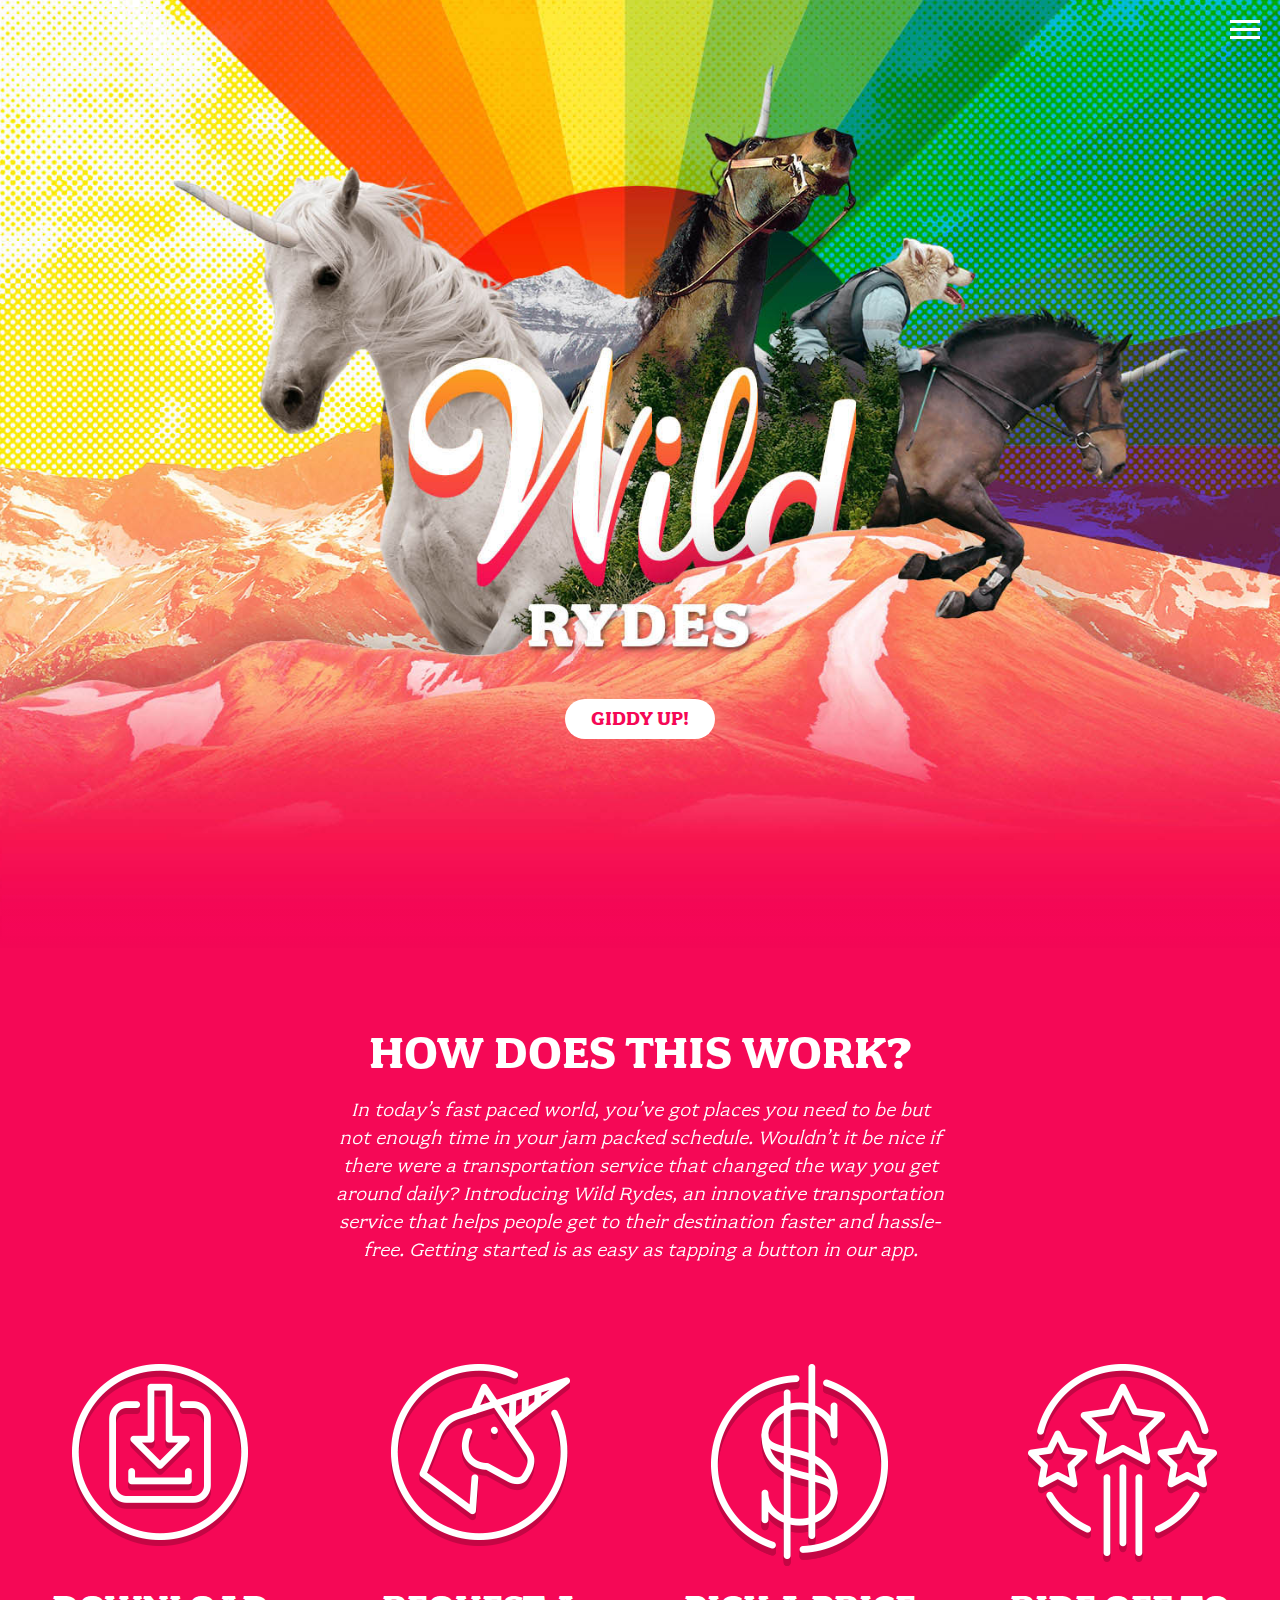
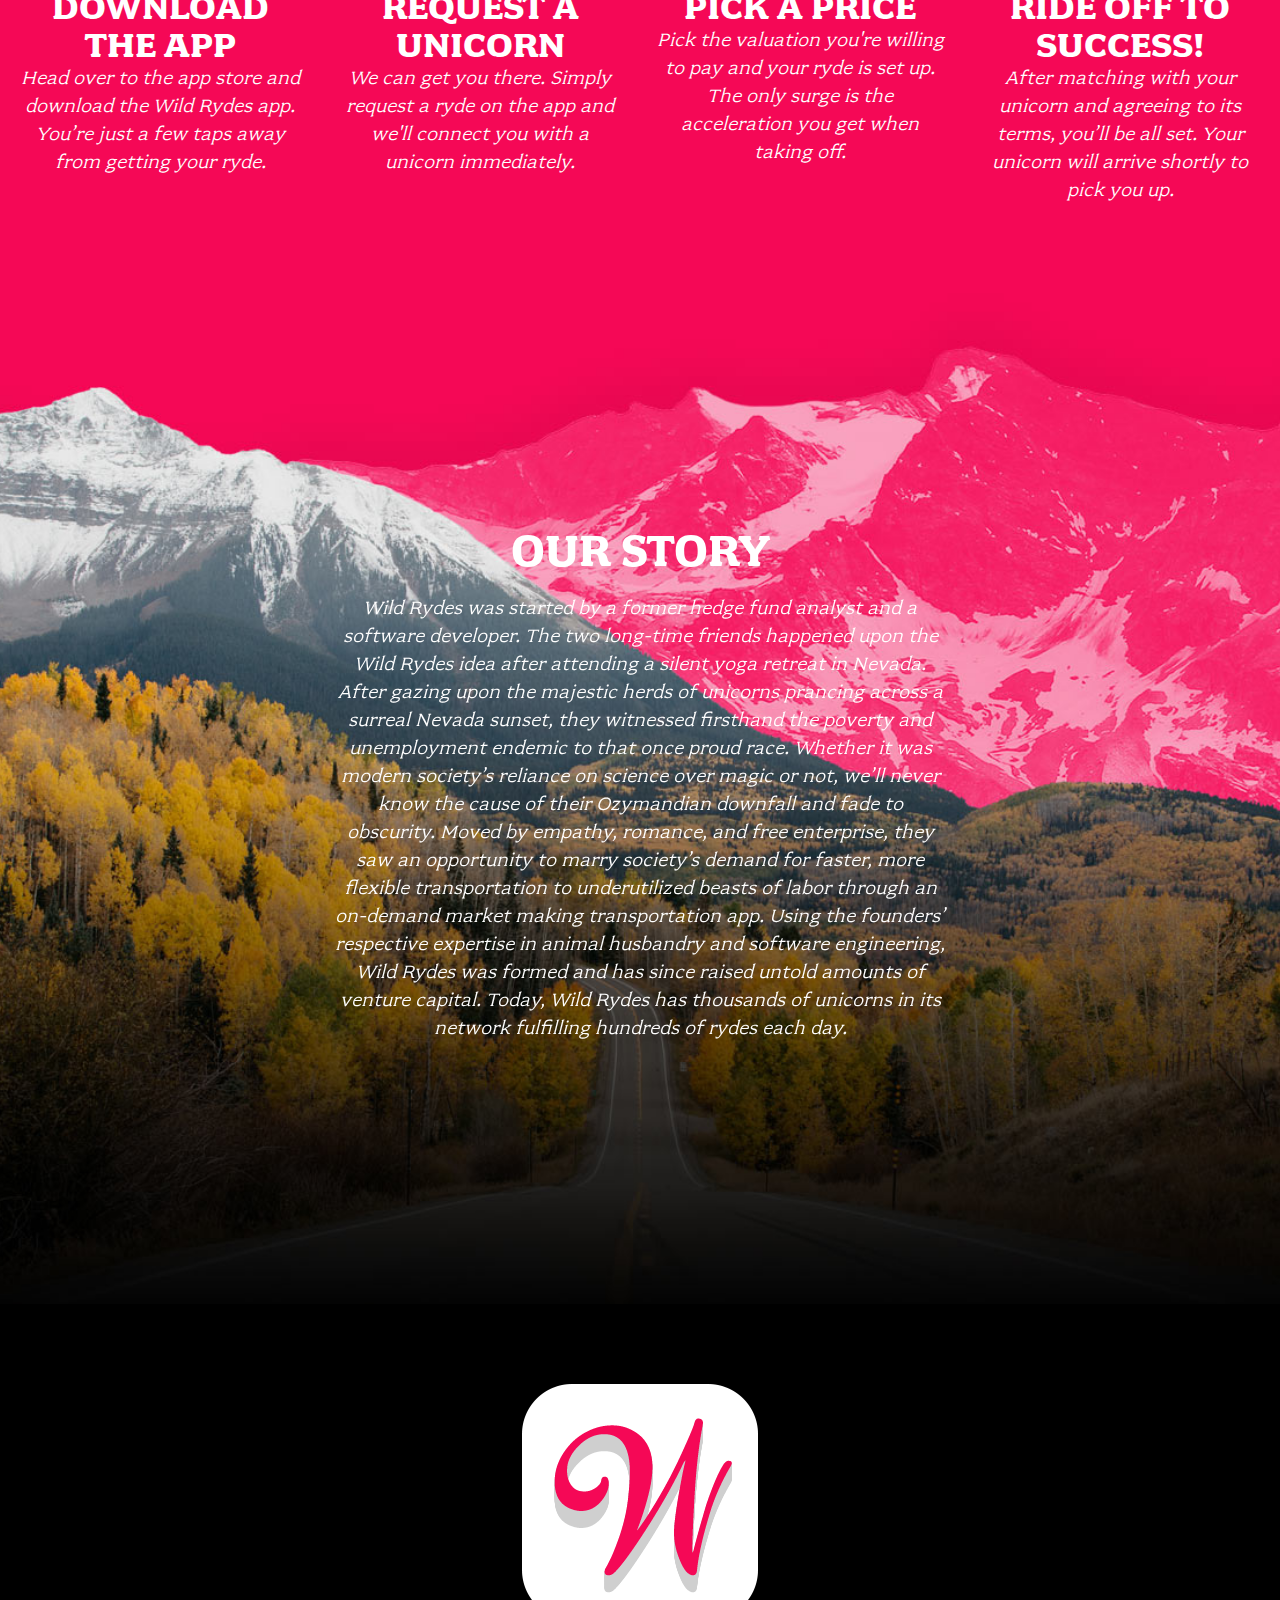
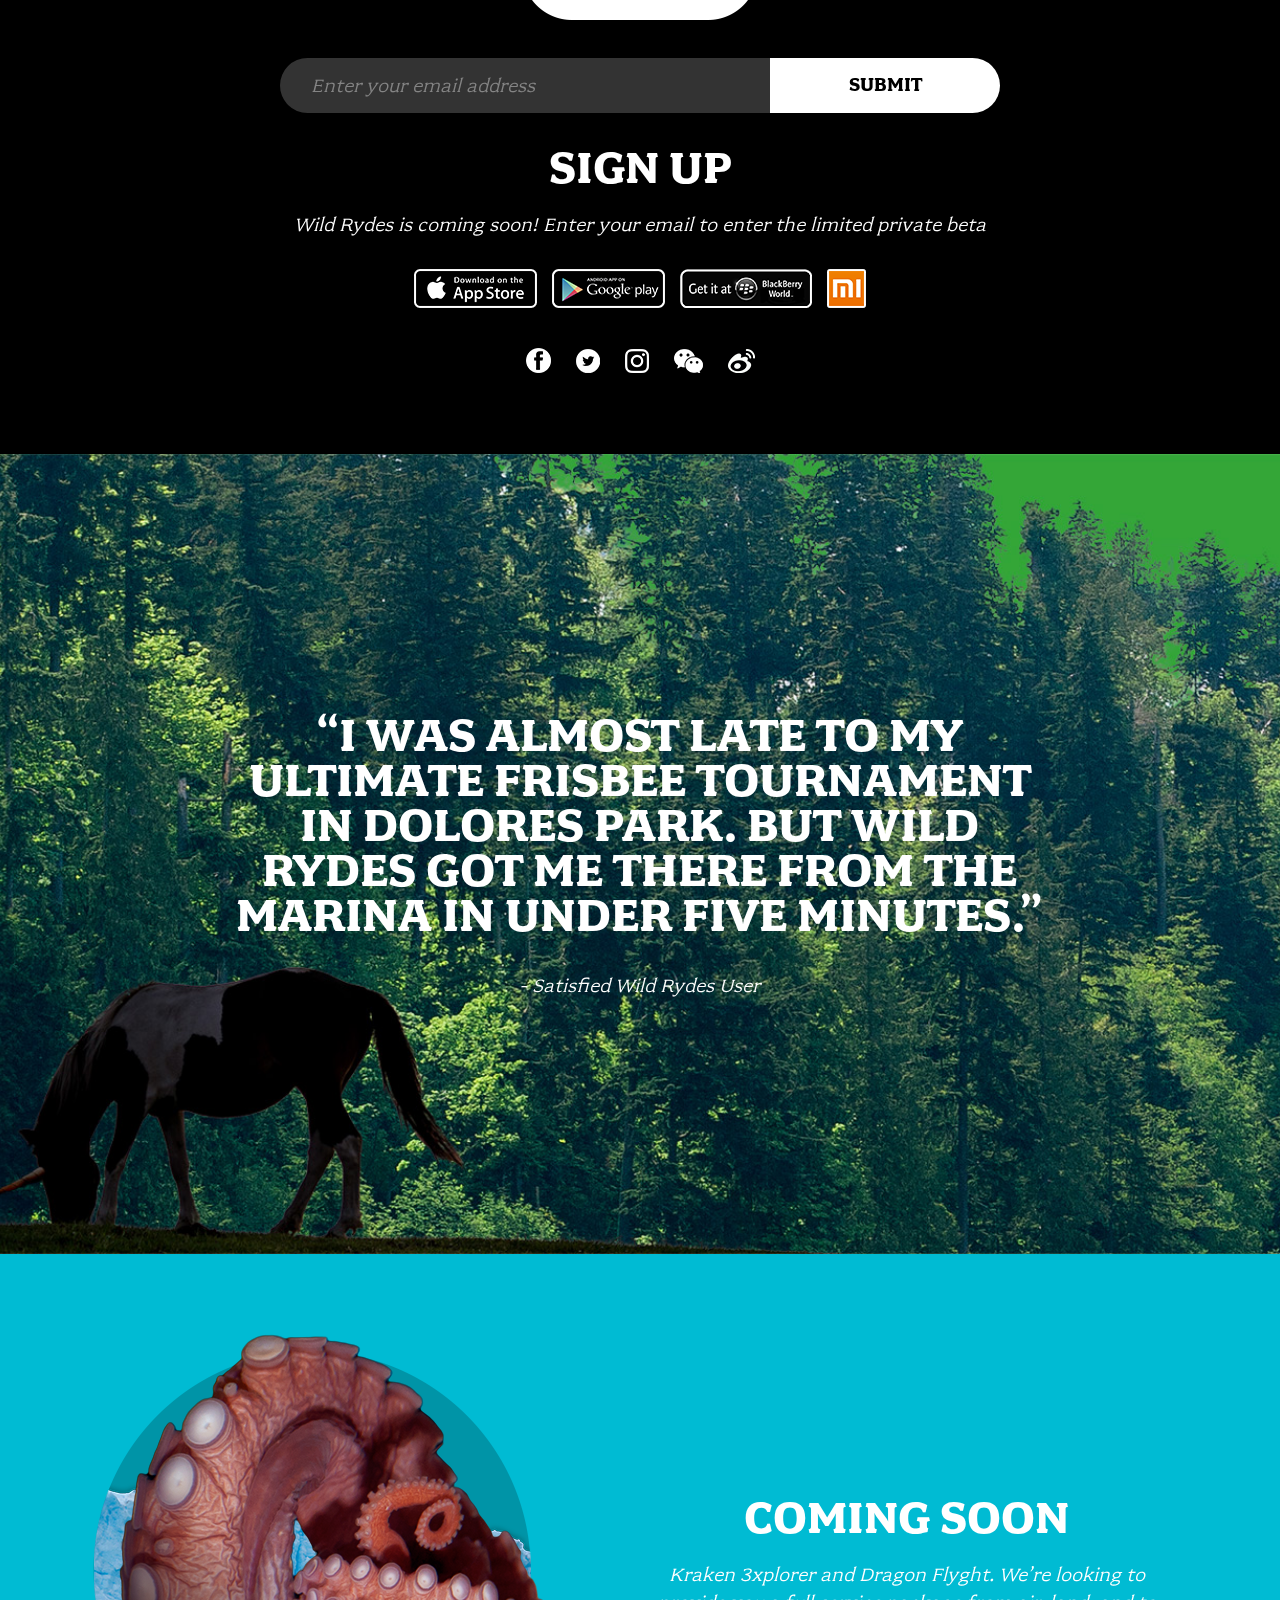
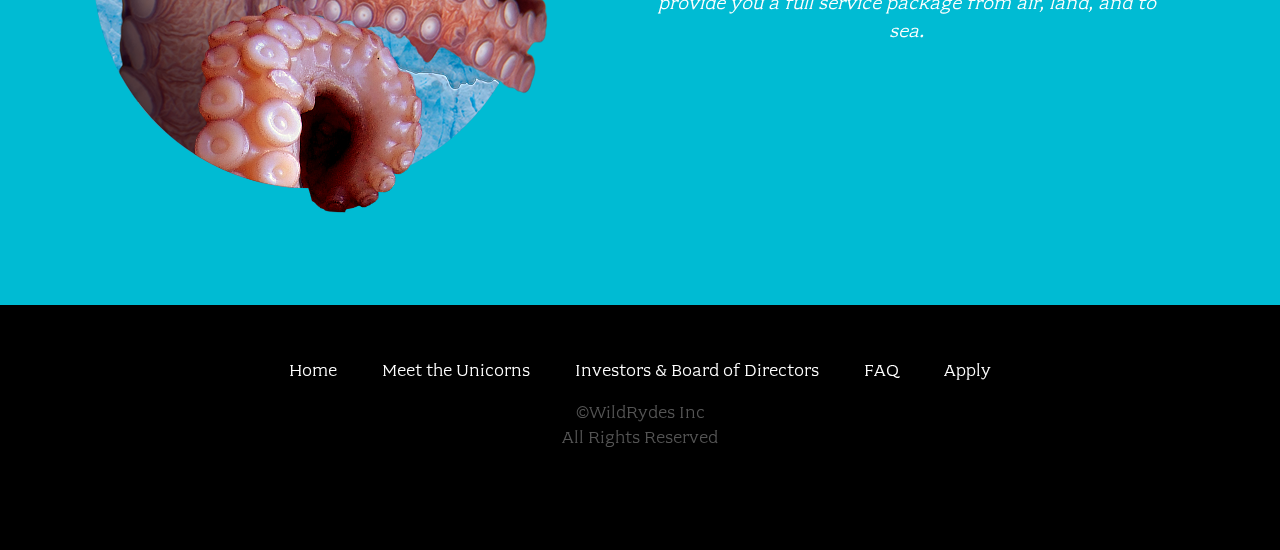
==== index.html @ 74ac7d46 "Initial commit" ====
<!doctype html>
<html class="no-js" lang="">
<head>
  <meta charset="utf-8">
  <meta name="description" content="">
  <meta name="viewport" content="width=device-width, initial-scale=1">
  <title>Wild Rydes</title>

  <link rel="stylesheet" href="css/font.css">
  <link rel="stylesheet" href="css/main.css">

  <script src="js/vendor/modernizr.js"></script>
</head>
<body class="page-home">

  <header class="site-header">
    <h1 class="title">Wild Rydes</h1>
    <nav class="site-nav">
      <ul>
        <li><a href="index.html">Home</a></li>
        <li><a href="unicorns.html">Meet the Unicorns</a></li>
        <li><a href="investors.html">Investors &amp; Board of Directors</a></li>
        <li><a href="faq.html">FAQ</a></li>
        <li><a href="apply.html">Apply</a></li>
      </ul>
    </nav>
    <button type="button" class="btn-menu"><span>Menu</span></button>
    <a class="home-button" href="/register.html">Giddy Up!</a>
  </header>

  <section class="home-about">
    <div class="row column large-9 xlarge-6 xxlarge-4">
      <h2 class="section-title">How Does This Work?</h2>
      <p class="content">
        In today’s fast paced world, you’ve got places you need to be but not enough time in your jam packed schedule. Wouldn’t it be nice if there were a transportation service that changed the way you get around daily? Introducing Wild Rydes, an innovative transportation service that helps people get to their destination faster and hassle-free. Getting started is as easy as tapping a button in our app.
      </p>
    </div>

    <div class="row medium-up-2 large-up-4">
      <div class="column">
        <div class="home-about-block">
          <h3 class="title icon-download">Download The App</h3>
          <p class="content">Head over to the app store and download the Wild Rydes app. You’re just a few taps away from getting your ryde.</p>
        </div>
      </div>

      <div class="column">
        <div class="home-about-block">
          <h3 class="title icon-unicorn">Request A Unicorn</h3>
          <p class="content">We can get you there. Simply request a ryde on the app and we'll connect you with a unicorn immediately.</p>
        </div>
      </div>

      <div class="column">
        <div class="home-about-block">
          <h3 class="title icon-price">Pick A Price</h3>
          <p class="content">Pick the valuation you're willing to pay and your ryde is set up. The only surge is the acceleration you get when taking off.</p>
        </div>
      </div>

      <div class="column">
        <div class="home-about-block">
          <h3 class="title icon-success">Ride Off To Success!</h3>
          <p class="content">After matching with your unicorn and agreeing to its terms, you’ll be all set. Your unicorn will arrive shortly to pick you up.</p>
        </div>
      </div>
    </div>
  </section>

  <section class="home-story">
    <div class="row column large-9 xlarge-6 xxlarge-4">
      <h2 class="section-title">Our Story</h2>
      <p class="content">
        Wild Rydes was started by a former hedge fund analyst and a software developer. The two long-time friends happened upon the Wild Rydes idea after attending a silent yoga retreat in Nevada. After gazing upon the majestic herds of unicorns prancing across a surreal Nevada sunset, they witnessed firsthand the poverty and unemployment endemic to that once proud race. Whether it was modern society’s reliance on science over magic or not, we’ll never know the cause of their Ozymandian downfall and fade to obscurity. Moved by empathy, romance, and free enterprise, they saw an opportunity to marry society’s demand for faster, more flexible transportation to underutilized beasts of labor through an on-demand market making transportation app. Using the founders’ respective expertise in animal husbandry and software engineering, Wild Rydes was formed and has since raised untold amounts of venture capital. Today, Wild Rydes has thousands of unicorns in its network fulfilling hundreds of rydes each day.
      </p>
    </div>
  </section>

  <section class="home-sign-up">
    <div class="row column">
      <img class="icon-w" src="images/wr-home-W.png">

      <form onsubmit="javascript:void(0);">
        <input type="email" placeholder="Enter your email address">
        <button type="button">Submit</button>
      </form>

      <h2 class="section-title">Sign Up</h2>

      <p class="content">Wild Rydes is coming soon! Enter your email to enter the limited private beta</p>

      <div class="apps">
        <a class="app-icon" href=""><img src="images/wr-home-apple.png"></a>
        <a class="app-icon" href=""><img src="images/wr-home-google.png"></a>
        <a class="app-icon" href=""><img src="images/wr-home-blackberry.png"></a>
        <a class="app-icon" href=""><img src="images/wr-home-Xiaomi.png"></a>
      </div>

      <div class="social">
        <a class="icon-fb" href="">Facebook</a>
        <a class="icon-tw" href="">Twitter</a>
        <a class="icon-ig" href="">Instagram</a>
        <a class="icon-wc" href="">Wechat</a>
        <a class="icon-wb" href="">Weibo</a>
      </div>
    </div>
  </section>

  <section class="home-quote">
    <div class="row column medium-8 xxlarge-6">
      <div class="quote-wrap">
        <div class="quote">
          “I was almost late to my ultimate frisbee tournament in DOLORES park. BUt Wild Rydes Got me there from the marina in under five minutes.”
        </div>
        <div class="quoter">- Satisfied Wild Rydes User</div>
      </div>
    </div>
  </section>

  <section class="kraken-callout">
    <div class="row">
      <div class="columns medium-6 xxlarge-4 xxlarge-offset-2">
        <img src="images/wr-home-kraken.png">
      </div>

      <div class="columns medium-6 xlarge-5 xxlarge-4">
        <h4 class="title">Coming Soon</h4>
        <p class="content">
          Kraken 3xplorer and Dragon Flyght. We’re looking to provide you a full service package from air, land, and to sea.
        </p>
      </div>
    </div>
  </section>

  <footer class="site-footer">
    <div class="row column">
      <nav class="footer-nav">
        <ul>
          <li><a href="index.html">Home</a></li>
          <li><a href="unicorns.html">Meet the Unicorns</a></li>
          <li><a href="investors.html">Investors & Board of Directors</a></li>
          <li><a href="faq.html">FAQ</a></li>
          <li><a href="apply.html">Apply</a></li>
        </ul>
      </nav>
    </div>

    <div class="row column">
      <div class="footer-legal">
        &copy;WildRydes Inc<br>
        All Rights Reserved
      </div>
    </div>
  </footer>

  <script src="js/vendor.js"></script>

  <script src="js/main.js"></script>
</body>
</html>
---- css/font.css ----
@font-face {
    font-family: "fairplex-wide";
    font-style: normal;
    font-weight: 400;
    src: url("../fonts/fairplex-wide-n4.woff") format("woff2");
}
@font-face {
    font-family: "fairplex-wide";
    font-style: normal;
    font-weight: 700;
    src: url("../fonts/fairplex-wide-n7.woff") format("woff2");
}
---- css/main.css ----
/*! normalize.css v4.2.0 | MIT License | github.com/necolas/normalize.css */html{font-family:sans-serif;line-height:1.15;-ms-text-size-adjust:100%;-webkit-text-size-adjust:100%}body{margin:0}article,aside,footer,header,nav,section{display:block}h1{font-size:2em;margin:.67em 0}figcaption,figure,main{display:block}figure{margin:1em 40px}hr{box-sizing:content-box;height:0;overflow:visible}pre{font-family:monospace,monospace;font-size:1em}a{background-color:transparent;-webkit-text-decoration-skip:objects}a:active,a:hover{outline-width:0}abbr[title]{border-bottom:none;text-decoration:underline;text-decoration:underline dotted}b,strong{font-weight:inherit;font-weight:bolder}code,kbd,samp{font-family:monospace,monospace;font-size:1em}dfn{font-style:italic}mark{background-color:#ff0;color:#000}small{font-size:80%}sub,sup{font-size:75%;line-height:0;position:relative;vertical-align:baseline}sub{bottom:-.25em}sup{top:-.5em}audio,video{display:inline-block}audio:not([controls]){display:none;height:0}img{border-style:none}svg:not(:root){overflow:hidden}button,input,optgroup,select,textarea{font:inherit;margin:0}optgroup{font-weight:700}button,input{overflow:visible}button,select{text-transform:none}[type=reset],[type=submit],button,html [type=button]{-webkit-appearance:button;cursor:pointer}[type=button]::-moz-focus-inner,[type=reset]::-moz-focus-inner,[type=submit]::-moz-focus-inner,button::-moz-focus-inner{border-style:none;padding:0}[type=button]:-moz-focusring,[type=reset]:-moz-focusring,[type=submit]:-moz-focusring,button:-moz-focusring{outline:1px dotted ButtonText}fieldset{border:1px solid silver;margin:0 2px;padding:.35em .625em .75em}legend{box-sizing:border-box;color:inherit;display:table;max-width:100%;padding:0;white-space:normal}progress{display:inline-block;vertical-align:baseline}textarea{overflow:auto}[type=checkbox],[type=radio]{box-sizing:border-box;padding:0}[type=number]::-webkit-inner-spin-button,[type=number]::-webkit-outer-spin-button{height:auto}[type=search]{-webkit-appearance:textfield;outline-offset:-2px}[type=search]::-webkit-search-cancel-button,[type=search]::-webkit-search-decoration{-webkit-appearance:none}::-webkit-file-upload-button{-webkit-appearance:button;font:inherit}details,menu{display:block}summary{display:list-item}canvas{display:inline-block}[hidden],template{display:none}.row{max-width:96.875rem;margin-left:auto;margin-right:auto}.row:after,.row:before{content:' ';display:table}.row:after{clear:both}.row.collapse>.column,.row.collapse>.columns{padding-left:0;padding-right:0}.row .row{max-width:none;margin-left:-.625rem;margin-right:-.625rem}@media screen and (min-width:40em){.row .row{margin-left:-.9375rem;margin-right:-.9375rem}}.row .row.collapse{margin-left:0;margin-right:0}.row.expanded{max-width:none}.row.expanded .row{margin-left:auto;margin-right:auto}.column,.columns{width:100%;float:left;padding-left:.625rem;padding-right:.625rem}@media screen and (min-width:40em){.column,.columns{padding-left:.9375rem;padding-right:.9375rem}}.column:last-child:not(:first-child),.columns:last-child:not(:first-child){float:right}.column.end:last-child:last-child,.end.columns:last-child:last-child{float:left}.column.row.row,.row.row.columns{float:none}.row .column.row.row,.row .row.row.columns{padding-left:0;padding-right:0;margin-left:0;margin-right:0}.small-1{width:8.3333333333%}.small-push-1{position:relative;left:8.3333333333%}.small-pull-1{position:relative;left:-8.3333333333%}.small-offset-0{margin-left:0}.small-2{width:16.6666666667%}.small-push-2{position:relative;left:16.6666666667%}.small-pull-2{position:relative;left:-16.6666666667%}.small-offset-1{margin-left:8.3333333333%}.small-3{width:25%}.small-push-3{position:relative;left:25%}.small-pull-3{position:relative;left:-25%}.small-offset-2{margin-left:16.6666666667%}.small-4{width:33.3333333333%}.small-push-4{position:relative;left:33.3333333333%}.small-pull-4{position:relative;left:-33.3333333333%}.small-offset-3{margin-left:25%}.small-5{width:41.6666666667%}.small-push-5{position:relative;left:41.6666666667%}.small-pull-5{position:relative;left:-41.6666666667%}.small-offset-4{margin-left:33.3333333333%}.small-6{width:50%}.small-push-6{position:relative;left:50%}.small-pull-6{position:relative;left:-50%}.small-offset-5{margin-left:41.6666666667%}.small-7{width:58.3333333333%}.small-push-7{position:relative;left:58.3333333333%}.small-pull-7{position:relative;left:-58.3333333333%}.small-offset-6{margin-left:50%}.small-8{width:66.6666666667%}.small-push-8{position:relative;left:66.6666666667%}.small-pull-8{position:relative;left:-66.6666666667%}.small-offset-7{margin-left:58.3333333333%}.small-9{width:75%}.small-push-9{position:relative;left:75%}.small-pull-9{position:relative;left:-75%}.small-offset-8{margin-left:66.6666666667%}.small-10{width:83.3333333333%}.small-push-10{position:relative;left:83.3333333333%}.small-pull-10{position:relative;left:-83.3333333333%}.small-offset-9{margin-left:75%}.small-11{width:91.6666666667%}.small-push-11{position:relative;left:91.6666666667%}.small-pull-11{position:relative;left:-91.6666666667%}.small-offset-10{margin-left:83.3333333333%}.small-12{width:100%}.small-offset-11{margin-left:91.6666666667%}.small-up-1>.column,.small-up-1>.columns{width:100%;float:left}.small-up-1>.column:nth-of-type(1n),.small-up-1>.columns:nth-of-type(1n){clear:none}.small-up-1>.column:nth-of-type(1n+1),.small-up-1>.columns:nth-of-type(1n+1){clear:both}.small-up-1>.column:last-child,.small-up-1>.columns:last-child{float:left}.small-up-2>.column,.small-up-2>.columns{width:50%;float:left}.small-up-2>.column:nth-of-type(1n),.small-up-2>.columns:nth-of-type(1n){clear:none}.small-up-2>.column:nth-of-type(2n+1),.small-up-2>.columns:nth-of-type(2n+1){clear:both}.small-up-2>.column:last-child,.small-up-2>.columns:last-child{float:left}.small-up-3>.column,.small-up-3>.columns{width:33.3333333333%;float:left}.small-up-3>.column:nth-of-type(1n),.small-up-3>.columns:nth-of-type(1n){clear:none}.small-up-3>.column:nth-of-type(3n+1),.small-up-3>.columns:nth-of-type(3n+1){clear:both}.small-up-3>.column:last-child,.small-up-3>.columns:last-child{float:left}.small-up-4>.column,.small-up-4>.columns{width:25%;float:left}.small-up-4>.column:nth-of-type(1n),.small-up-4>.columns:nth-of-type(1n){clear:none}.small-up-4>.column:nth-of-type(4n+1),.small-up-4>.columns:nth-of-type(4n+1){clear:both}.small-up-4>.column:last-child,.small-up-4>.columns:last-child{float:left}.small-up-5>.column,.small-up-5>.columns{width:20%;float:left}.small-up-5>.column:nth-of-type(1n),.small-up-5>.columns:nth-of-type(1n){clear:none}.small-up-5>.column:nth-of-type(5n+1),.small-up-5>.columns:nth-of-type(5n+1){clear:both}.small-up-5>.column:last-child,.small-up-5>.columns:last-child{float:left}.small-up-6>.column,.small-up-6>.columns{width:16.6666666667%;float:left}.small-up-6>.column:nth-of-type(1n),.small-up-6>.columns:nth-of-type(1n){clear:none}.small-up-6>.column:nth-of-type(6n+1),.small-up-6>.columns:nth-of-type(6n+1){clear:both}.small-up-6>.column:last-child,.small-up-6>.columns:last-child{float:left}.small-up-7>.column,.small-up-7>.columns{width:14.2857142857%;float:left}.small-up-7>.column:nth-of-type(1n),.small-up-7>.columns:nth-of-type(1n){clear:none}.small-up-7>.column:nth-of-type(7n+1),.small-up-7>.columns:nth-of-type(7n+1){clear:both}.small-up-7>.column:last-child,.small-up-7>.columns:last-child{float:left}.small-up-8>.column,.small-up-8>.columns{width:12.5%;float:left}.small-up-8>.column:nth-of-type(1n),.small-up-8>.columns:nth-of-type(1n){clear:none}.small-up-8>.column:nth-of-type(8n+1),.small-up-8>.columns:nth-of-type(8n+1){clear:both}.small-up-8>.column:last-child,.small-up-8>.columns:last-child{float:left}.small-collapse>.column,.small-collapse>.columns{padding-left:0;padding-right:0}.expanded.row .small-collapse.row,.small-collapse .row{margin-left:0;margin-right:0}.small-uncollapse>.column,.small-uncollapse>.columns{padding-left:.625rem;padding-right:.625rem}.small-centered{float:none;margin-left:auto;margin-right:auto}.small-pull-0,.small-push-0,.small-uncentered{position:static;margin-left:0;margin-right:0;float:left}@media screen and (min-width:40em){.medium-1{width:8.3333333333%}.medium-push-1{position:relative;left:8.3333333333%}.medium-pull-1{position:relative;left:-8.3333333333%}.medium-offset-0{margin-left:0}.medium-2{width:16.6666666667%}.medium-push-2{position:relative;left:16.6666666667%}.medium-pull-2{position:relative;left:-16.6666666667%}.medium-offset-1{margin-left:8.3333333333%}.medium-3{width:25%}.medium-push-3{position:relative;left:25%}.medium-pull-3{position:relative;left:-25%}.medium-offset-2{margin-left:16.6666666667%}.medium-4{width:33.3333333333%}.medium-push-4{position:relative;left:33.3333333333%}.medium-pull-4{position:relative;left:-33.3333333333%}.medium-offset-3{margin-left:25%}.medium-5{width:41.6666666667%}.medium-push-5{position:relative;left:41.6666666667%}.medium-pull-5{position:relative;left:-41.6666666667%}.medium-offset-4{margin-left:33.3333333333%}.medium-6{width:50%}.medium-push-6{position:relative;left:50%}.medium-pull-6{position:relative;left:-50%}.medium-offset-5{margin-left:41.6666666667%}.medium-7{width:58.3333333333%}.medium-push-7{position:relative;left:58.3333333333%}.medium-pull-7{position:relative;left:-58.3333333333%}.medium-offset-6{margin-left:50%}.medium-8{width:66.6666666667%}.medium-push-8{position:relative;left:66.6666666667%}.medium-pull-8{position:relative;left:-66.6666666667%}.medium-offset-7{margin-left:58.3333333333%}.medium-9{width:75%}.medium-push-9{position:relative;left:75%}.medium-pull-9{position:relative;left:-75%}.medium-offset-8{margin-left:66.6666666667%}.medium-10{width:83.3333333333%}.medium-push-10{position:relative;left:83.3333333333%}.medium-pull-10{position:relative;left:-83.3333333333%}.medium-offset-9{margin-left:75%}.medium-11{width:91.6666666667%}.medium-push-11{position:relative;left:91.6666666667%}.medium-pull-11{position:relative;left:-91.6666666667%}.medium-offset-10{margin-left:83.3333333333%}.medium-12{width:100%}.medium-offset-11{margin-left:91.6666666667%}.medium-up-1>.column,.medium-up-1>.columns{width:100%;float:left}.medium-up-1>.column:nth-of-type(1n),.medium-up-1>.columns:nth-of-type(1n){clear:none}.medium-up-1>.column:nth-of-type(1n+1),.medium-up-1>.columns:nth-of-type(1n+1){clear:both}.medium-up-1>.column:last-child,.medium-up-1>.columns:last-child{float:left}.medium-up-2>.column,.medium-up-2>.columns{width:50%;float:left}.medium-up-2>.column:nth-of-type(1n),.medium-up-2>.columns:nth-of-type(1n){clear:none}.medium-up-2>.column:nth-of-type(2n+1),.medium-up-2>.columns:nth-of-type(2n+1){clear:both}.medium-up-2>.column:last-child,.medium-up-2>.columns:last-child{float:left}.medium-up-3>.column,.medium-up-3>.columns{width:33.3333333333%;float:left}.medium-up-3>.column:nth-of-type(1n),.medium-up-3>.columns:nth-of-type(1n){clear:none}.medium-up-3>.column:nth-of-type(3n+1),.medium-up-3>.columns:nth-of-type(3n+1){clear:both}.medium-up-3>.column:last-child,.medium-up-3>.columns:last-child{float:left}.medium-up-4>.column,.medium-up-4>.columns{width:25%;float:left}.medium-up-4>.column:nth-of-type(1n),.medium-up-4>.columns:nth-of-type(1n){clear:none}.medium-up-4>.column:nth-of-type(4n+1),.medium-up-4>.columns:nth-of-type(4n+1){clear:both}.medium-up-4>.column:last-child,.medium-up-4>.columns:last-child{float:left}.medium-up-5>.column,.medium-up-5>.columns{width:20%;float:left}.medium-up-5>.column:nth-of-type(1n),.medium-up-5>.columns:nth-of-type(1n){clear:none}.medium-up-5>.column:nth-of-type(5n+1),.medium-up-5>.columns:nth-of-type(5n+1){clear:both}.medium-up-5>.column:last-child,.medium-up-5>.columns:last-child{float:left}.medium-up-6>.column,.medium-up-6>.columns{width:16.6666666667%;float:left}.medium-up-6>.column:nth-of-type(1n),.medium-up-6>.columns:nth-of-type(1n){clear:none}.medium-up-6>.column:nth-of-type(6n+1),.medium-up-6>.columns:nth-of-type(6n+1){clear:both}.medium-up-6>.column:last-child,.medium-up-6>.columns:last-child{float:left}.medium-up-7>.column,.medium-up-7>.columns{width:14.2857142857%;float:left}.medium-up-7>.column:nth-of-type(1n),.medium-up-7>.columns:nth-of-type(1n){clear:none}.medium-up-7>.column:nth-of-type(7n+1),.medium-up-7>.columns:nth-of-type(7n+1){clear:both}.medium-up-7>.column:last-child,.medium-up-7>.columns:last-child{float:left}.medium-up-8>.column,.medium-up-8>.columns{width:12.5%;float:left}.medium-up-8>.column:nth-of-type(1n),.medium-up-8>.columns:nth-of-type(1n){clear:none}.medium-up-8>.column:nth-of-type(8n+1),.medium-up-8>.columns:nth-of-type(8n+1){clear:both}.medium-up-8>.column:last-child,.medium-up-8>.columns:last-child{float:left}.medium-collapse>.column,.medium-collapse>.columns{padding-left:0;padding-right:0}.expanded.row .medium-collapse.row,.medium-collapse .row{margin-left:0;margin-right:0}.medium-uncollapse>.column,.medium-uncollapse>.columns{padding-left:.9375rem;padding-right:.9375rem}.medium-centered{float:none;margin-left:auto;margin-right:auto}.medium-pull-0,.medium-push-0,.medium-uncentered{position:static;margin-left:0;margin-right:0;float:left}}@media screen and (min-width:64em){.large-1{width:8.3333333333%}.large-push-1{position:relative;left:8.3333333333%}.large-pull-1{position:relative;left:-8.3333333333%}.large-offset-0{margin-left:0}.large-2{width:16.6666666667%}.large-push-2{position:relative;left:16.6666666667%}.large-pull-2{position:relative;left:-16.6666666667%}.large-offset-1{margin-left:8.3333333333%}.large-3{width:25%}.large-push-3{position:relative;left:25%}.large-pull-3{position:relative;left:-25%}.large-offset-2{margin-left:16.6666666667%}.large-4{width:33.3333333333%}.large-push-4{position:relative;left:33.3333333333%}.large-pull-4{position:relative;left:-33.3333333333%}.large-offset-3{margin-left:25%}.large-5{width:41.6666666667%}.large-push-5{position:relative;left:41.6666666667%}.large-pull-5{position:relative;left:-41.6666666667%}.large-offset-4{margin-left:33.3333333333%}.large-6{width:50%}.large-push-6{position:relative;left:50%}.large-pull-6{position:relative;left:-50%}.large-offset-5{margin-left:41.6666666667%}.large-7{width:58.3333333333%}.large-push-7{position:relative;left:58.3333333333%}.large-pull-7{position:relative;left:-58.3333333333%}.large-offset-6{margin-left:50%}.large-8{width:66.6666666667%}.large-push-8{position:relative;left:66.6666666667%}.large-pull-8{position:relative;left:-66.6666666667%}.large-offset-7{margin-left:58.3333333333%}.large-9{width:75%}.large-push-9{position:relative;left:75%}.large-pull-9{position:relative;left:-75%}.large-offset-8{margin-left:66.6666666667%}.large-10{width:83.3333333333%}.large-push-10{position:relative;left:83.3333333333%}.large-pull-10{position:relative;left:-83.3333333333%}.large-offset-9{margin-left:75%}.large-11{width:91.6666666667%}.large-push-11{position:relative;left:91.6666666667%}.large-pull-11{position:relative;left:-91.6666666667%}.large-offset-10{margin-left:83.3333333333%}.large-12{width:100%}.large-offset-11{margin-left:91.6666666667%}.large-up-1>.column,.large-up-1>.columns{width:100%;float:left}.large-up-1>.column:nth-of-type(1n),.large-up-1>.columns:nth-of-type(1n){clear:none}.large-up-1>.column:nth-of-type(1n+1),.large-up-1>.columns:nth-of-type(1n+1){clear:both}.large-up-1>.column:last-child,.large-up-1>.columns:last-child{float:left}.large-up-2>.column,.large-up-2>.columns{width:50%;float:left}.large-up-2>.column:nth-of-type(1n),.large-up-2>.columns:nth-of-type(1n){clear:none}.large-up-2>.column:nth-of-type(2n+1),.large-up-2>.columns:nth-of-type(2n+1){clear:both}.large-up-2>.column:last-child,.large-up-2>.columns:last-child{float:left}.large-up-3>.column,.large-up-3>.columns{width:33.3333333333%;float:left}.large-up-3>.column:nth-of-type(1n),.large-up-3>.columns:nth-of-type(1n){clear:none}.large-up-3>.column:nth-of-type(3n+1),.large-up-3>.columns:nth-of-type(3n+1){clear:both}.large-up-3>.column:last-child,.large-up-3>.columns:last-child{float:left}.large-up-4>.column,.large-up-4>.columns{width:25%;float:left}.large-up-4>.column:nth-of-type(1n),.large-up-4>.columns:nth-of-type(1n){clear:none}.large-up-4>.column:nth-of-type(4n+1),.large-up-4>.columns:nth-of-type(4n+1){clear:both}.large-up-4>.column:last-child,.large-up-4>.columns:last-child{float:left}.large-up-5>.column,.large-up-5>.columns{width:20%;float:left}.large-up-5>.column:nth-of-type(1n),.large-up-5>.columns:nth-of-type(1n){clear:none}.large-up-5>.column:nth-of-type(5n+1),.large-up-5>.columns:nth-of-type(5n+1){clear:both}.large-up-5>.column:last-child,.large-up-5>.columns:last-child{float:left}.large-up-6>.column,.large-up-6>.columns{width:16.6666666667%;float:left}.large-up-6>.column:nth-of-type(1n),.large-up-6>.columns:nth-of-type(1n){clear:none}.large-up-6>.column:nth-of-type(6n+1),.large-up-6>.columns:nth-of-type(6n+1){clear:both}.large-up-6>.column:last-child,.large-up-6>.columns:last-child{float:left}.large-up-7>.column,.large-up-7>.columns{width:14.2857142857%;float:left}.large-up-7>.column:nth-of-type(1n),.large-up-7>.columns:nth-of-type(1n){clear:none}.large-up-7>.column:nth-of-type(7n+1),.large-up-7>.columns:nth-of-type(7n+1){clear:both}.large-up-7>.column:last-child,.large-up-7>.columns:last-child{float:left}.large-up-8>.column,.large-up-8>.columns{width:12.5%;float:left}.large-up-8>.column:nth-of-type(1n),.large-up-8>.columns:nth-of-type(1n){clear:none}.large-up-8>.column:nth-of-type(8n+1),.large-up-8>.columns:nth-of-type(8n+1){clear:both}.large-up-8>.column:last-child,.large-up-8>.columns:last-child{float:left}.large-collapse>.column,.large-collapse>.columns{padding-left:0;padding-right:0}.expanded.row .large-collapse.row,.large-collapse .row{margin-left:0;margin-right:0}.large-uncollapse>.column,.large-uncollapse>.columns{padding-left:.9375rem;padding-right:.9375rem}.large-centered{float:none;margin-left:auto;margin-right:auto}.large-pull-0,.large-push-0,.large-uncentered{position:static;margin-left:0;margin-right:0;float:left}}@media screen and (min-width:75em){.xlarge-1{width:8.3333333333%}.xlarge-push-1{position:relative;left:8.3333333333%}.xlarge-pull-1{position:relative;left:-8.3333333333%}.xlarge-offset-0{margin-left:0}.xlarge-2{width:16.6666666667%}.xlarge-push-2{position:relative;left:16.6666666667%}.xlarge-pull-2{position:relative;left:-16.6666666667%}.xlarge-offset-1{margin-left:8.3333333333%}.xlarge-3{width:25%}.xlarge-push-3{position:relative;left:25%}.xlarge-pull-3{position:relative;left:-25%}.xlarge-offset-2{margin-left:16.6666666667%}.xlarge-4{width:33.3333333333%}.xlarge-push-4{position:relative;left:33.3333333333%}.xlarge-pull-4{position:relative;left:-33.3333333333%}.xlarge-offset-3{margin-left:25%}.xlarge-5{width:41.6666666667%}.xlarge-push-5{position:relative;left:41.6666666667%}.xlarge-pull-5{position:relative;left:-41.6666666667%}.xlarge-offset-4{margin-left:33.3333333333%}.xlarge-6{width:50%}.xlarge-push-6{position:relative;left:50%}.xlarge-pull-6{position:relative;left:-50%}.xlarge-offset-5{margin-left:41.6666666667%}.xlarge-7{width:58.3333333333%}.xlarge-push-7{position:relative;left:58.3333333333%}.xlarge-pull-7{position:relative;left:-58.3333333333%}.xlarge-offset-6{margin-left:50%}.xlarge-8{width:66.6666666667%}.xlarge-push-8{position:relative;left:66.6666666667%}.xlarge-pull-8{position:relative;left:-66.6666666667%}.xlarge-offset-7{margin-left:58.3333333333%}.xlarge-9{width:75%}.xlarge-push-9{position:relative;left:75%}.xlarge-pull-9{position:relative;left:-75%}.xlarge-offset-8{margin-left:66.6666666667%}.xlarge-10{width:83.3333333333%}.xlarge-push-10{position:relative;left:83.3333333333%}.xlarge-pull-10{position:relative;left:-83.3333333333%}.xlarge-offset-9{margin-left:75%}.xlarge-11{width:91.6666666667%}.xlarge-push-11{position:relative;left:91.6666666667%}.xlarge-pull-11{position:relative;left:-91.6666666667%}.xlarge-offset-10{margin-left:83.3333333333%}.xlarge-12{width:100%}.xlarge-offset-11{margin-left:91.6666666667%}.xlarge-up-1>.column,.xlarge-up-1>.columns{width:100%;float:left}.xlarge-up-1>.column:nth-of-type(1n),.xlarge-up-1>.columns:nth-of-type(1n){clear:none}.xlarge-up-1>.column:nth-of-type(1n+1),.xlarge-up-1>.columns:nth-of-type(1n+1){clear:both}.xlarge-up-1>.column:last-child,.xlarge-up-1>.columns:last-child{float:left}.xlarge-up-2>.column,.xlarge-up-2>.columns{width:50%;float:left}.xlarge-up-2>.column:nth-of-type(1n),.xlarge-up-2>.columns:nth-of-type(1n){clear:none}.xlarge-up-2>.column:nth-of-type(2n+1),.xlarge-up-2>.columns:nth-of-type(2n+1){clear:both}.xlarge-up-2>.column:last-child,.xlarge-up-2>.columns:last-child{float:left}.xlarge-up-3>.column,.xlarge-up-3>.columns{width:33.3333333333%;float:left}.xlarge-up-3>.column:nth-of-type(1n),.xlarge-up-3>.columns:nth-of-type(1n){clear:none}.xlarge-up-3>.column:nth-of-type(3n+1),.xlarge-up-3>.columns:nth-of-type(3n+1){clear:both}.xlarge-up-3>.column:last-child,.xlarge-up-3>.columns:last-child{float:left}.xlarge-up-4>.column,.xlarge-up-4>.columns{width:25%;float:left}.xlarge-up-4>.column:nth-of-type(1n),.xlarge-up-4>.columns:nth-of-type(1n){clear:none}.xlarge-up-4>.column:nth-of-type(4n+1),.xlarge-up-4>.columns:nth-of-type(4n+1){clear:both}.xlarge-up-4>.column:last-child,.xlarge-up-4>.columns:last-child{float:left}.xlarge-up-5>.column,.xlarge-up-5>.columns{width:20%;float:left}.xlarge-up-5>.column:nth-of-type(1n),.xlarge-up-5>.columns:nth-of-type(1n){clear:none}.xlarge-up-5>.column:nth-of-type(5n+1),.xlarge-up-5>.columns:nth-of-type(5n+1){clear:both}.xlarge-up-5>.column:last-child,.xlarge-up-5>.columns:last-child{float:left}.xlarge-up-6>.column,.xlarge-up-6>.columns{width:16.6666666667%;float:left}.xlarge-up-6>.column:nth-of-type(1n),.xlarge-up-6>.columns:nth-of-type(1n){clear:none}.xlarge-up-6>.column:nth-of-type(6n+1),.xlarge-up-6>.columns:nth-of-type(6n+1){clear:both}.xlarge-up-6>.column:last-child,.xlarge-up-6>.columns:last-child{float:left}.xlarge-up-7>.column,.xlarge-up-7>.columns{width:14.2857142857%;float:left}.xlarge-up-7>.column:nth-of-type(1n),.xlarge-up-7>.columns:nth-of-type(1n){clear:none}.xlarge-up-7>.column:nth-of-type(7n+1),.xlarge-up-7>.columns:nth-of-type(7n+1){clear:both}.xlarge-up-7>.column:last-child,.xlarge-up-7>.columns:last-child{float:left}.xlarge-up-8>.column,.xlarge-up-8>.columns{width:12.5%;float:left}.xlarge-up-8>.column:nth-of-type(1n),.xlarge-up-8>.columns:nth-of-type(1n){clear:none}.xlarge-up-8>.column:nth-of-type(8n+1),.xlarge-up-8>.columns:nth-of-type(8n+1){clear:both}.xlarge-up-8>.column:last-child,.xlarge-up-8>.columns:last-child{float:left}.xlarge-collapse>.column,.xlarge-collapse>.columns{padding-left:0;padding-right:0}.expanded.row .xlarge-collapse.row,.xlarge-collapse .row{margin-left:0;margin-right:0}.xlarge-uncollapse>.column,.xlarge-uncollapse>.columns{padding-left:.9375rem;padding-right:.9375rem}.xlarge-centered{float:none;margin-left:auto;margin-right:auto}.xlarge-pull-0,.xlarge-push-0,.xlarge-uncentered{position:static;margin-left:0;margin-right:0;float:left}}@media screen and (min-width:90em){.xxlarge-1{width:8.3333333333%}.xxlarge-push-1{position:relative;left:8.3333333333%}.xxlarge-pull-1{position:relative;left:-8.3333333333%}.xxlarge-offset-0{margin-left:0}.xxlarge-2{width:16.6666666667%}.xxlarge-push-2{position:relative;left:16.6666666667%}.xxlarge-pull-2{position:relative;left:-16.6666666667%}.xxlarge-offset-1{margin-left:8.3333333333%}.xxlarge-3{width:25%}.xxlarge-push-3{position:relative;left:25%}.xxlarge-pull-3{position:relative;left:-25%}.xxlarge-offset-2{margin-left:16.6666666667%}.xxlarge-4{width:33.3333333333%}.xxlarge-push-4{position:relative;left:33.3333333333%}.xxlarge-pull-4{position:relative;left:-33.3333333333%}.xxlarge-offset-3{margin-left:25%}.xxlarge-5{width:41.6666666667%}.xxlarge-push-5{position:relative;left:41.6666666667%}.xxlarge-pull-5{position:relative;left:-41.6666666667%}.xxlarge-offset-4{margin-left:33.3333333333%}.xxlarge-6{width:50%}.xxlarge-push-6{position:relative;left:50%}.xxlarge-pull-6{position:relative;left:-50%}.xxlarge-offset-5{margin-left:41.6666666667%}.xxlarge-7{width:58.3333333333%}.xxlarge-push-7{position:relative;left:58.3333333333%}.xxlarge-pull-7{position:relative;left:-58.3333333333%}.xxlarge-offset-6{margin-left:50%}.xxlarge-8{width:66.6666666667%}.xxlarge-push-8{position:relative;left:66.6666666667%}.xxlarge-pull-8{position:relative;left:-66.6666666667%}.xxlarge-offset-7{margin-left:58.3333333333%}.xxlarge-9{width:75%}.xxlarge-push-9{position:relative;left:75%}.xxlarge-pull-9{position:relative;left:-75%}.xxlarge-offset-8{margin-left:66.6666666667%}.xxlarge-10{width:83.3333333333%}.xxlarge-push-10{position:relative;left:83.3333333333%}.xxlarge-pull-10{position:relative;left:-83.3333333333%}.xxlarge-offset-9{margin-left:75%}.xxlarge-11{width:91.6666666667%}.xxlarge-push-11{position:relative;left:91.6666666667%}.xxlarge-pull-11{position:relative;left:-91.6666666667%}.xxlarge-offset-10{margin-left:83.3333333333%}.xxlarge-12{width:100%}.xxlarge-offset-11{margin-left:91.6666666667%}.xxlarge-up-1>.column,.xxlarge-up-1>.columns{width:100%;float:left}.xxlarge-up-1>.column:nth-of-type(1n),.xxlarge-up-1>.columns:nth-of-type(1n){clear:none}.xxlarge-up-1>.column:nth-of-type(1n+1),.xxlarge-up-1>.columns:nth-of-type(1n+1){clear:both}.xxlarge-up-1>.column:last-child,.xxlarge-up-1>.columns:last-child{float:left}.xxlarge-up-2>.column,.xxlarge-up-2>.columns{width:50%;float:left}.xxlarge-up-2>.column:nth-of-type(1n),.xxlarge-up-2>.columns:nth-of-type(1n){clear:none}.xxlarge-up-2>.column:nth-of-type(2n+1),.xxlarge-up-2>.columns:nth-of-type(2n+1){clear:both}.xxlarge-up-2>.column:last-child,.xxlarge-up-2>.columns:last-child{float:left}.xxlarge-up-3>.column,.xxlarge-up-3>.columns{width:33.3333333333%;float:left}.xxlarge-up-3>.column:nth-of-type(1n),.xxlarge-up-3>.columns:nth-of-type(1n){clear:none}.xxlarge-up-3>.column:nth-of-type(3n+1),.xxlarge-up-3>.columns:nth-of-type(3n+1){clear:both}.xxlarge-up-3>.column:last-child,.xxlarge-up-3>.columns:last-child{float:left}.xxlarge-up-4>.column,.xxlarge-up-4>.columns{width:25%;float:left}.xxlarge-up-4>.column:nth-of-type(1n),.xxlarge-up-4>.columns:nth-of-type(1n){clear:none}.xxlarge-up-4>.column:nth-of-type(4n+1),.xxlarge-up-4>.columns:nth-of-type(4n+1){clear:both}.xxlarge-up-4>.column:last-child,.xxlarge-up-4>.columns:last-child{float:left}.xxlarge-up-5>.column,.xxlarge-up-5>.columns{width:20%;float:left}.xxlarge-up-5>.column:nth-of-type(1n),.xxlarge-up-5>.columns:nth-of-type(1n){clear:none}.xxlarge-up-5>.column:nth-of-type(5n+1),.xxlarge-up-5>.columns:nth-of-type(5n+1){clear:both}.xxlarge-up-5>.column:last-child,.xxlarge-up-5>.columns:last-child{float:left}.xxlarge-up-6>.column,.xxlarge-up-6>.columns{width:16.6666666667%;float:left}.xxlarge-up-6>.column:nth-of-type(1n),.xxlarge-up-6>.columns:nth-of-type(1n){clear:none}.xxlarge-up-6>.column:nth-of-type(6n+1),.xxlarge-up-6>.columns:nth-of-type(6n+1){clear:both}.xxlarge-up-6>.column:last-child,.xxlarge-up-6>.columns:last-child{float:left}.xxlarge-up-7>.column,.xxlarge-up-7>.columns{width:14.2857142857%;float:left}.xxlarge-up-7>.column:nth-of-type(1n),.xxlarge-up-7>.columns:nth-of-type(1n){clear:none}.xxlarge-up-7>.column:nth-of-type(7n+1),.xxlarge-up-7>.columns:nth-of-type(7n+1){clear:both}.xxlarge-up-7>.column:last-child,.xxlarge-up-7>.columns:last-child{float:left}.xxlarge-up-8>.column,.xxlarge-up-8>.columns{width:12.5%;float:left}.xxlarge-up-8>.column:nth-of-type(1n),.xxlarge-up-8>.columns:nth-of-type(1n){clear:none}.xxlarge-up-8>.column:nth-of-type(8n+1),.xxlarge-up-8>.columns:nth-of-type(8n+1){clear:both}.xxlarge-up-8>.column:last-child,.xxlarge-up-8>.columns:last-child{float:left}.xxlarge-collapse>.column,.xxlarge-collapse>.columns{padding-left:0;padding-right:0}.expanded.row .xxlarge-collapse.row,.xxlarge-collapse .row{margin-left:0;margin-right:0}.xxlarge-uncollapse>.column,.xxlarge-uncollapse>.columns{padding-left:.9375rem;padding-right:.9375rem}.xxlarge-centered{float:none;margin-left:auto;margin-right:auto}.xxlarge-pull-0,.xxlarge-push-0,.xxlarge-uncentered{position:static;margin-left:0;margin-right:0;float:left}}.footer-nav ul,.site-nav ul{margin:0;padding:0;list-style:none}*,:after,:before{box-sizing:border-box}html{line-height:1.4}html.menu-opened{overflow:hidden}body{font-family:fairplex-wide,serif;font-size:125%;-webkit-font-smoothing:antialiased;-moz-osx-font-smoothing:grayscale}h1,h2,h3,h4,h5{line-height:1;margin:0 0 .9375rem;text-transform:uppercase;font-size:1.5rem}@media screen and (min-width:40em){h1,h2,h3,h4,h5{font-size:2.25rem}}@media screen and (min-width:64em){h1,h2,h3,h4,h5{font-size:3rem}}::-webkit-input-placeholder{color:hsla(0,0%,100%,.4);font-style:italic}::-moz-placeholder{color:hsla(0,0%,100%,.4);font-style:italic}:-ms-input-placeholder{color:hsla(0,0%,100%,.4);font-style:italic}a{color:#f50856;text-decoration:none}img{max-width:100%}.content{font-style:italic}.site-nav{background:url(../images/star-pattern.png) 50% hsla(0,0%,100%,.2);-webkit-box-align:center;-ms-flex-align:center;align-items:center;display:-webkit-box;display:-ms-flexbox;display:flex;-webkit-box-pack:center;-ms-flex-pack:center;justify-content:center;text-align:center;position:fixed;top:0;left:0;opacity:0;height:100vh;width:100%;z-index:-1;-webkit-transition:all .2s ease-in-out;transition:all .2s ease-in-out}.menu-opened .site-nav{opacity:1;z-index:100}.site-nav li{margin:.9375rem 0}.site-nav a{color:#000;font-weight:700}.site-nav a:hover{color:#f50856}@media screen and (min-width:40em){.site-nav a{font-size:2.5rem}}@media screen and (min-width:64em){.site-nav a{font-size:3.125rem}}.btn-menu{background:none;width:30px;height:19px;-webkit-appearance:none;-moz-appearance:none;appearance:none;border:none;cursor:pointer;outline:none;position:absolute;padding:0;right:1.25rem;top:1.25rem;z-index:200;text-indent:-999em}.btn-menu span,.btn-menu span:after,.btn-menu span:before{cursor:pointer;width:30px;height:3px}.btn-menu span{display:block;position:relative;background:#fff;-webkit-transition:all 0ms .3s;transition:all 0ms .3s}.btn-menu span:before{bottom:8px;-webkit-transition:bottom .3s cubic-bezier(.23,1,.32,1) .3s,-webkit-transform .3s cubic-bezier(.23,1,.32,1);transition:bottom .3s cubic-bezier(.23,1,.32,1) .3s,-webkit-transform .3s cubic-bezier(.23,1,.32,1);transition:bottom .3s cubic-bezier(.23,1,.32,1) .3s,transform .3s cubic-bezier(.23,1,.32,1);transition:bottom .3s cubic-bezier(.23,1,.32,1) .3s,transform .3s cubic-bezier(.23,1,.32,1),-webkit-transform .3s cubic-bezier(.23,1,.32,1)}.btn-menu span:after,.btn-menu span:before{content:"";position:absolute;left:0;background:#fff}.btn-menu span:after{top:8px;-webkit-transition:top .3s cubic-bezier(.23,1,.32,1) .3s,-webkit-transform .3s cubic-bezier(.23,1,.32,1);transition:top .3s cubic-bezier(.23,1,.32,1) .3s,-webkit-transform .3s cubic-bezier(.23,1,.32,1);transition:top .3s cubic-bezier(.23,1,.32,1) .3s,transform .3s cubic-bezier(.23,1,.32,1);transition:top .3s cubic-bezier(.23,1,.32,1) .3s,transform .3s cubic-bezier(.23,1,.32,1),-webkit-transform .3s cubic-bezier(.23,1,.32,1)}.menu-opened .btn-menu span{background:hsla(0,0%,100%,0)}.menu-opened .btn-menu span:after{background:#000;top:0;-webkit-transform:rotate(45deg);transform:rotate(45deg);-webkit-transition:top .3s cubic-bezier(.23,1,.32,1),-webkit-transform .3s cubic-bezier(.23,1,.32,1) .3s;transition:top .3s cubic-bezier(.23,1,.32,1),-webkit-transform .3s cubic-bezier(.23,1,.32,1) .3s;transition:top .3s cubic-bezier(.23,1,.32,1),transform .3s cubic-bezier(.23,1,.32,1) .3s;transition:top .3s cubic-bezier(.23,1,.32,1),transform .3s cubic-bezier(.23,1,.32,1) .3s,-webkit-transform .3s cubic-bezier(.23,1,.32,1) .3s}.menu-opened .btn-menu span:before{background:#000;bottom:0;-webkit-transform:rotate(-45deg);transform:rotate(-45deg);-webkit-transition:bottom .3s cubic-bezier(.23,1,.32,1),-webkit-transform .3s cubic-bezier(.23,1,.32,1) .3s;transition:bottom .3s cubic-bezier(.23,1,.32,1),-webkit-transform .3s cubic-bezier(.23,1,.32,1) .3s;transition:bottom .3s cubic-bezier(.23,1,.32,1),transform .3s cubic-bezier(.23,1,.32,1) .3s;transition:bottom .3s cubic-bezier(.23,1,.32,1),transform .3s cubic-bezier(.23,1,.32,1) .3s,-webkit-transform .3s cubic-bezier(.23,1,.32,1) .3s}.site-logo{display:block;background:url(../images/wr-logo-white.png) no-repeat;height:3.5rem;width:15.1875rem;text-indent:-999em;margin:0 auto 2.5rem}.site-logo.dark{background:url(../images/wr-logo-black.png) no-repeat}@media screen and (min-width:64em){.site-logo{margin-bottom:6.25rem}}.site-footer{background:#000;padding:2.5rem 0;text-align:center}@media screen and (min-width:40em){.site-footer{padding:3.125rem 0 6.25rem}}.footer-nav{margin-bottom:.9375rem}.footer-nav ul{line-height:1.5}@media screen and (min-width:40em){.footer-nav li{display:inline-block;margin:0 .625rem}}@media screen and (min-width:64em){.footer-nav li{margin:0 1.25rem}}.footer-nav a{color:#fff;font-size:1.125rem}.footer-nav a:hover{color:#f50856}.footer-legal{color:#555;font-size:1.125rem}.page-home .site-header{position:relative}.page-home .site-header .title{background:url(../images/wr-home-top.jpg) no-repeat top;background-size:cover;padding-bottom:70.2753441802%;margin:0;text-indent:-999em;position:relative}@media screen and (min-width:75em){.page-home .site-header .title:after{background:-webkit-linear-gradient(top,transparent,rgba(243,8,85,.85) 99%,rgba(245,8,86,.85));background:linear-gradient(180deg,transparent 0,rgba(243,8,85,.85) 99%,rgba(245,8,86,.85));content:'';height:3.75rem;width:100%;position:absolute;left:0;bottom:0}}.page-home .home-button{-webkit-appearance:none;-moz-appearance:none;appearance:none;background:#fff;border:1px solid transparent;border-radius:1.25rem;color:#f50856;font-size:1.25rem;text-transform:uppercase;padding:.3125rem 1.5625rem;position:absolute;left:50%;bottom:5%;-webkit-transform:translateX(-50%);transform:translateX(-50%);font-weight:700}@media screen and (min-width:40em){.page-home .home-button{bottom:22%}}.home-about{background:#f50856;color:#fff;padding:5rem 0;text-align:center}.home-about-block{margin:2.5rem 0}@media screen and (min-width:64em){.home-about-block{margin:5rem 0 0}}@media screen and (min-width:90em){.home-about-block{max-width:15rem;margin-left:auto;margin-right:auto}}.home-about-block .title{margin:0}.home-about-block .title:before{content:'';display:block;margin:0 auto 1.25rem;height:12.75rem}@media screen and (min-width:64em){.home-about-block .title{font-size:2.375rem}}.home-about-block .content{margin:0}.home-about-block .icon-download:before{background:url(../images/wr-home-block-1.png) no-repeat;width:11rem}.home-about-block .icon-unicorn:before{background:url(../images/wr-home-block-2.png) no-repeat;width:14.75rem}.home-about-block .icon-price:before{background:url(../images/wr-home-block-3.png) no-repeat;width:13.75rem}.home-about-block .icon-success:before{background:url(../images/wr-home-block-4.png) no-repeat;width:14.75rem}.home-story{background:url(../images/wr-home-about.jpg) no-repeat bottom;background-size:cover;color:#fff;text-align:center;padding:5rem 0}@media screen and (min-width:64em){.home-story{height:54.6875rem;display:-webkit-box;display:-ms-flexbox;display:flex;-webkit-box-align:center;-ms-flex-align:center;align-items:center}}@media screen and (min-width:75em){.home-story{height:63.75rem}}.home-sign-up{background:#000;color:#fff;text-align:center;padding:5rem 0}.home-sign-up .icon-w{max-width:50%}@media screen and (min-width:64em){.home-sign-up .icon-w{max-width:100%}}.home-sign-up form{max-width:45rem;margin:1.875rem auto;overflow:hidden}.home-sign-up form input{background:#333;border:1px solid transparent;color:#fff;padding:.3125rem;outline:none;width:100%}@media screen and (min-width:40em){.home-sign-up form input{border-top-left-radius:40px;border-bottom-left-radius:40px;float:left;height:3.4375rem;padding:.3125rem 1.875rem;width:calc(100% - 230px)}}.home-sign-up form button{background:#fff;border:1px solid transparent;color:#000;font-weight:700;text-transform:uppercase;outline:none;width:100%}@media screen and (min-width:40em){.home-sign-up form button{border-top-right-radius:40px;border-bottom-right-radius:40px;float:left;height:3.4375rem;width:14.375rem}}.home-sign-up .apps{margin:1.875rem 0}@media screen and (min-width:40em){.home-sign-up .apps a{margin:0 .3125rem}}.home-sign-up .social a{display:inline-block;text-indent:-999em;height:1.5rem;width:1.5rem;margin:0 .625rem;vertical-align:middle}.home-sign-up .social .icon-fb{background:url(../images/wr-home-facebook.png) no-repeat;height:1.5625rem;width:1.5625rem}.home-sign-up .social .icon-tw{background:url(../images/wr-home-twitter.png) no-repeat}.home-sign-up .social .icon-ig{background:url(../images/wr-home-instagram.png) no-repeat}.home-sign-up .social .icon-wc{background:url(../images/wr-home-wechat.png) no-repeat;width:1.8125rem}.home-sign-up .social .icon-wb{background:url(../images/wr-home-weibo.png) no-repeat;width:1.6875rem}.home-quote{background:url(../images/wr-home-quote.jpg) no-repeat bottom;background-size:cover;color:#fff;text-align:center;padding:5rem 0;line-height:.9}@media screen and (min-width:40em){.home-quote{display:-webkit-box;display:-ms-flexbox;display:flex;-webkit-box-align:center;-ms-flex-align:center;align-items:center}}@media screen and (min-width:64em){.home-quote{height:37.5rem}}@media screen and (min-width:75em){.home-quote{height:50rem}}.home-quote .quote{text-transform:uppercase;font-weight:900;margin-bottom:2.5rem}@media screen and (min-width:40em){.home-quote .quote{font-size:1.875rem}}@media screen and (min-width:64em){.home-quote .quote{font-size:3.125rem}}.home-quote .quoter{font-style:italic}.kraken-callout{background:#00bbd3;color:#fff;text-align:center;padding:5rem 0}@media screen and (min-width:40em){.kraken-callout .row{display:-webkit-box;display:-ms-flexbox;display:flex;-webkit-box-align:center;-ms-flex-align:center;align-items:center}}.kraken-callout img{max-width:80%;margin-bottom:1.25rem}@media screen and (min-width:40em){.kraken-callout img{max-width:100%;margin:0}}.page-unicorns .site-header{background:url(../images/wr-unicorn-header.png) no-repeat top;background-size:cover;text-align:center;padding:1.875rem 0}@media screen and (min-width:64em){.page-unicorns .site-header{min-height:31.25rem}}@media screen and (min-width:90em){.page-unicorns .site-header{min-height:40.625rem}}.unicorns-list{margin-top:2.5rem;text-align:center}@media screen and (min-width:64em){.unicorns-list{margin-bottom:3.75rem}}.unicorns-list img{margin-bottom:1.25rem}.unicorns-list .title{margin:0}.unicorns-list .subtitle{font-style:italic}.unicorns-list .subtitle:after{content:'-';display:block}.unicorns-list .content{margin-top:0}.unicorns-list .unicorn{overflow:hidden;margin-bottom:1.875rem}@media screen and (min-width:40em){.unicorns-list .unicorn{display:-webkit-box;display:-ms-flexbox;display:flex;-webkit-box-align:center;-ms-flex-align:center;align-items:center}}.unicorns-list .jimmy .subtitle,.unicorns-list .jimmy .title{color:#f50856}.unicorns-list .henry .subtitle,.unicorns-list .henry .title{color:#00bbd3}.unicorns-list .veronica .subtitle,.unicorns-list .veronica .title{color:#ffc400}.page-investors .top-section{background:url(../images/wr-investors-header.png) no-repeat bottom;background-size:cover;text-align:center;padding:1.875rem 0}@media screen and (min-width:64em){.page-investors .top-section{padding-bottom:3.75rem}}.investors-list{color:#fff;text-align:center}@media screen and (min-width:64em){.investors-list{margin-top:3.75rem}}.investors-list .investor{margin:0 auto 2.5rem;max-width:25rem}@media screen and (min-width:64em){.investors-list .investor{max-width:100%}}.investors-list .title{-webkit-hyphens:auto;-ms-hyphens:auto;hyphens:auto;margin:0}.investors-list .title:before{content:'';display:block;margin:0 auto 1.25rem;height:10.875rem}@media screen and (min-width:40em){.investors-list .title{font-size:1.875rem}}.investors-list .title.pcp:before{background:url(../images/wr-investors-pcp.png) no-repeat 50%;width:8.8125rem}.investors-list .title.awesome:before{background:url(../images/wr-investors-awesome.png) no-repeat 50%;width:7.75rem}.investors-list .title.barn:before{background:url(../images/wr-investors-thebarn.png) no-repeat 50%;width:7.4375rem}.investors-list .subtitle{font-style:italic}.board-directors{background:#000;color:#fff;text-align:center}@media screen and (min-width:64em){.board-directors{padding:1.875rem 0}}.board-directors .block{display:-webkit-box;display:-ms-flexbox;display:flex;-webkit-box-align:center;-ms-flex-align:center;align-items:center;-webkit-box-pack:center;-ms-flex-pack:center;justify-content:center;-webkit-box-orient:vertical;-webkit-box-direction:normal;-ms-flex-direction:column;flex-direction:column;padding:1.25rem;min-height:15.625rem;margin-bottom:.9375rem;background-position:50%;background-repeat:no-repeat;background-size:cover}@media screen and (min-width:64em){.board-directors .block{margin-bottom:1.875rem;min-height:24.375rem}}.board-directors .block:not(.intro){color:#000}.board-directors .block:not(.intro) .title{margin:0 0 .625rem}@media screen and (min-width:40em){.board-directors .block:not(.intro) .title{font-size:1.875rem}}.board-directors .block.one{background-image:url(../images/wr-investors-1.png)}.board-directors .block.two{background-image:url(../images/wr-investors-2.png)}.board-directors .block.three{background-image:url(../images/wr-investors-3.png)}.board-directors .block.four{background-image:url(../images/wr-investors-4.png)}.board-directors .block.five{background-image:url(../images/wr-investors-5.png)}.board-directors .content{margin:0;line-height:1.1}.page-faq .site-header{background:url(../images/wr-faq-header.jpg) no-repeat top;background-size:cover;color:#fff;text-align:center;padding:1.875rem 0}@media screen and (min-width:64em){.page-faq .site-header{min-height:30rem}}@media screen and (min-width:75em){.page-faq .site-header{min-height:34.375rem}}.faq-list{padding:2.5rem 0}@media screen and (min-width:40em){.faq-list{padding:3.75rem 0}}@media screen and (min-width:64em){.faq-list{font-size:1.5rem;padding:5rem 0}}.faq-list dl{margin:0}.faq-list dt{font-weight:700}.faq-list dd{margin:0 0 1.875rem}.page-apply .site-header{background:url(../images/wr-apply-header.png) no-repeat bottom;background-size:cover;color:#fff;text-align:center;padding:1.875rem 0}@media screen and (min-width:64em){.page-apply .site-header{min-height:30rem}}@media screen and (min-width:75em){.page-apply .site-header{min-height:34.375rem}}.page-apply .content{font-style:normal;font-weight:700;padding:2.5rem 0}@media screen and (min-width:64em){.page-apply .content{font-size:1.5rem}}
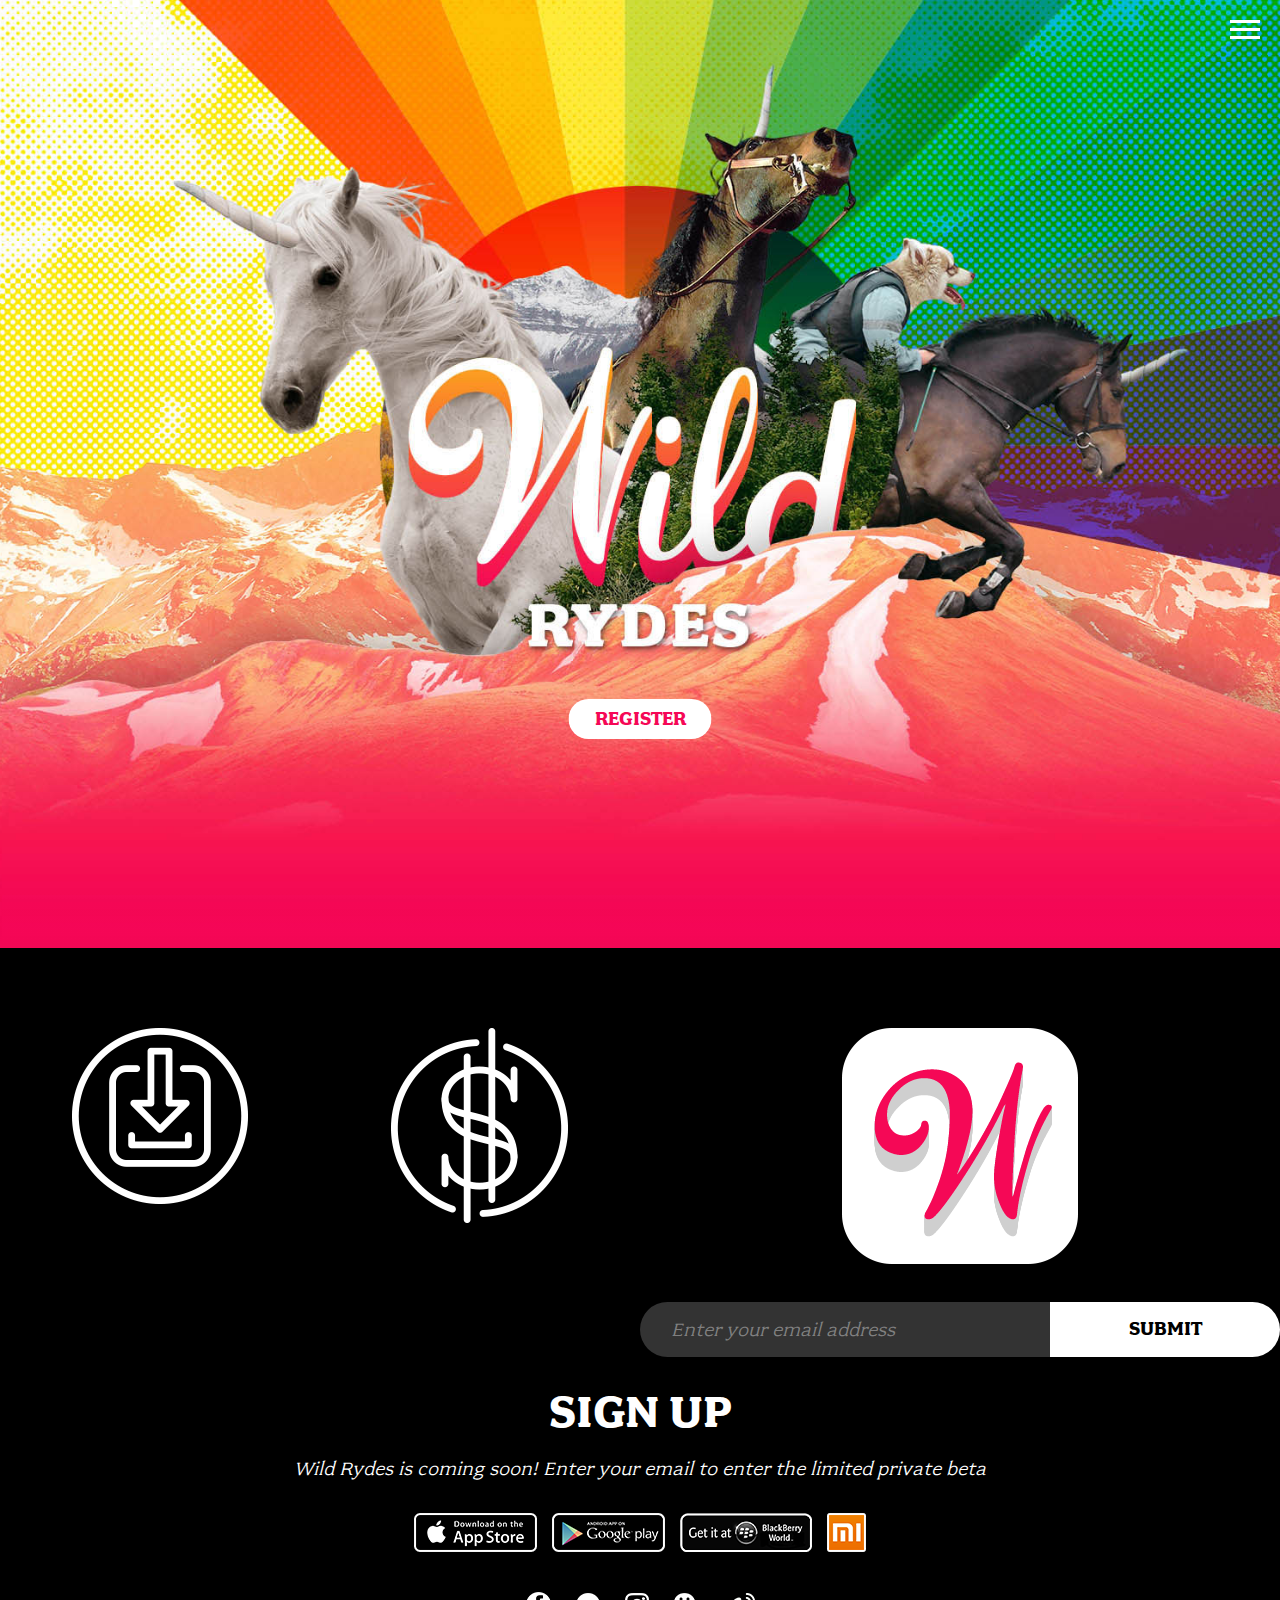
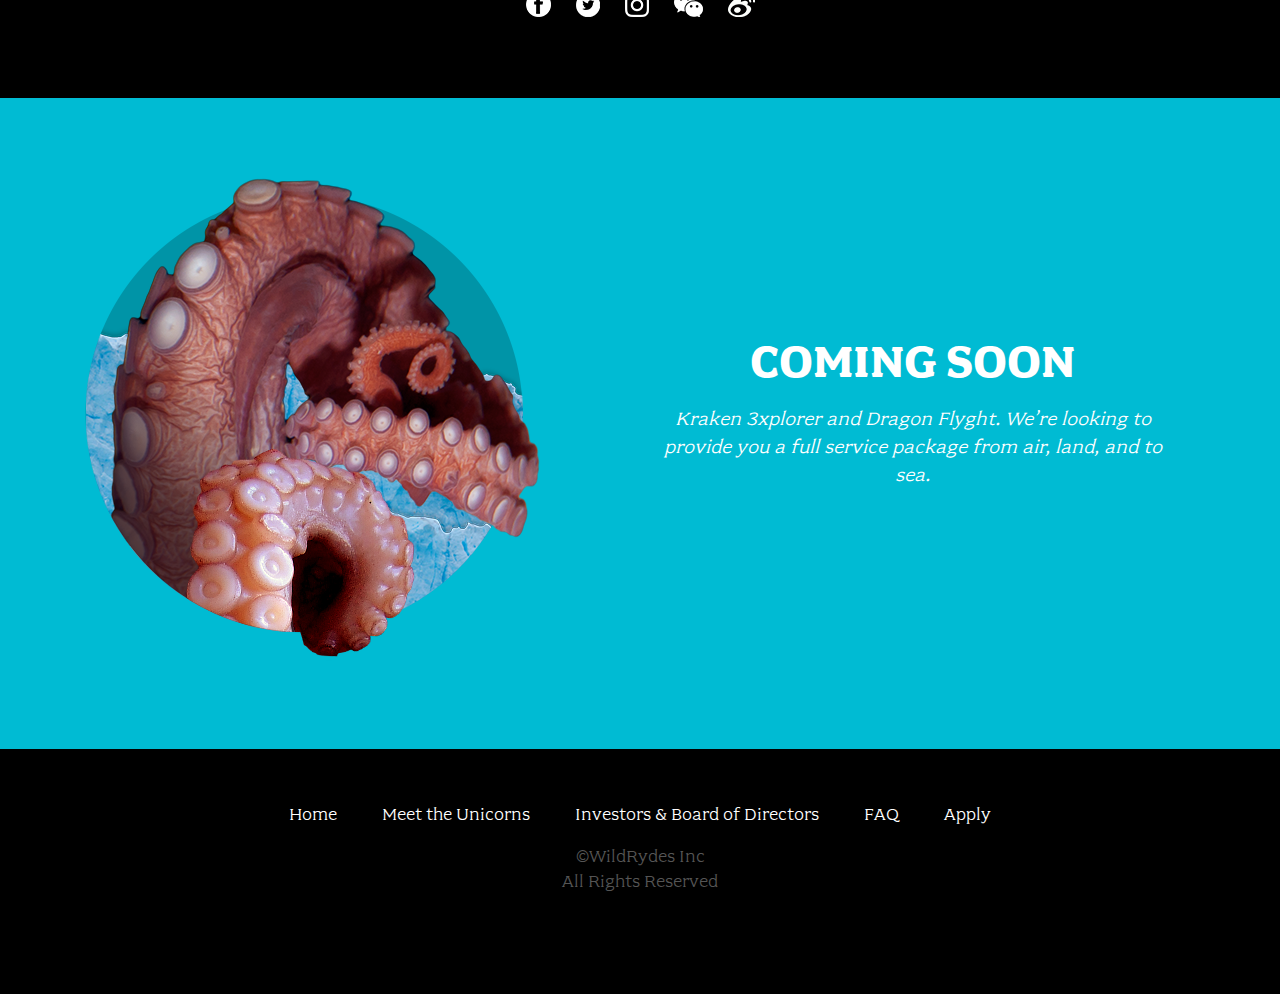
==== commit ae9f36aa: "Update index.html" ====
--- a/index.html
+++ b/index.html
@@ -4,7 +4,7 @@
   <meta charset="utf-8">
   <meta name="description" content="">
   <meta name="viewport" content="width=device-width, initial-scale=1">
-  <title>Wild Rydes</title>
+  <title>Stuff For Project</title>
 
   <link rel="stylesheet" href="css/font.css">
   <link rel="stylesheet" href="css/main.css">
@@ -14,67 +14,33 @@
 <body class="page-home">
 
   <header class="site-header">
-    <h1 class="title">Wild Rydes</h1>
+    <h1 class="title">AWS Project</h1>
     <nav class="site-nav">
       <ul>
         <li><a href="index.html">Home</a></li>
-        <li><a href="unicorns.html">Meet the Unicorns</a></li>
-        <li><a href="investors.html">Investors &amp; Board of Directors</a></li>
+        <li><a href="investors.html">List of Students &amp; Board of Directors</a></li>
         <li><a href="faq.html">FAQ</a></li>
         <li><a href="apply.html">Apply</a></li>
       </ul>
     </nav>
     <button type="button" class="btn-menu"><span>Menu</span></button>
-    <a class="home-button" href="/register.html">Giddy Up!</a>
+    <a class="home-button" href="/register.html">Register</a>
   </header>
-
-  <section class="home-about">
-    <div class="row column large-9 xlarge-6 xxlarge-4">
-      <h2 class="section-title">How Does This Work?</h2>
-      <p class="content">
-        In today’s fast paced world, you’ve got places you need to be but not enough time in your jam packed schedule. Wouldn’t it be nice if there were a transportation service that changed the way you get around daily? Introducing Wild Rydes, an innovative transportation service that helps people get to their destination faster and hassle-free. Getting started is as easy as tapping a button in our app.
-      </p>
-    </div>
 
     <div class="row medium-up-2 large-up-4">
       <div class="column">
         <div class="home-about-block">
           <h3 class="title icon-download">Download The App</h3>
-          <p class="content">Head over to the app store and download the Wild Rydes app. You’re just a few taps away from getting your ryde.</p>
-        </div>
-      </div>
-
-      <div class="column">
-        <div class="home-about-block">
-          <h3 class="title icon-unicorn">Request A Unicorn</h3>
-          <p class="content">We can get you there. Simply request a ryde on the app and we'll connect you with a unicorn immediately.</p>
+          <p class="content">There is no App and we are not planning on it soon either.</p>
         </div>
       </div>
 
       <div class="column">
         <div class="home-about-block">
           <h3 class="title icon-price">Pick A Price</h3>
-          <p class="content">Pick the valuation you're willing to pay and your ryde is set up. The only surge is the acceleration you get when taking off.</p>
+          <p class="content">This acts a template for any future e-commerce application</p>
         </div>
       </div>
-
-      <div class="column">
-        <div class="home-about-block">
-          <h3 class="title icon-success">Ride Off To Success!</h3>
-          <p class="content">After matching with your unicorn and agreeing to its terms, you’ll be all set. Your unicorn will arrive shortly to pick you up.</p>
-        </div>
-      </div>
-    </div>
-  </section>
-
-  <section class="home-story">
-    <div class="row column large-9 xlarge-6 xxlarge-4">
-      <h2 class="section-title">Our Story</h2>
-      <p class="content">
-        Wild Rydes was started by a former hedge fund analyst and a software developer. The two long-time friends happened upon the Wild Rydes idea after attending a silent yoga retreat in Nevada. After gazing upon the majestic herds of unicorns prancing across a surreal Nevada sunset, they witnessed firsthand the poverty and unemployment endemic to that once proud race. Whether it was modern society’s reliance on science over magic or not, we’ll never know the cause of their Ozymandian downfall and fade to obscurity. Moved by empathy, romance, and free enterprise, they saw an opportunity to marry society’s demand for faster, more flexible transportation to underutilized beasts of labor through an on-demand market making transportation app. Using the founders’ respective expertise in animal husbandry and software engineering, Wild Rydes was formed and has since raised untold amounts of venture capital. Today, Wild Rydes has thousands of unicorns in its network fulfilling hundreds of rydes each day.
-      </p>
-    </div>
-  </section>
 
   <section class="home-sign-up">
     <div class="row column">
@@ -102,17 +68,6 @@
         <a class="icon-ig" href="">Instagram</a>
         <a class="icon-wc" href="">Wechat</a>
         <a class="icon-wb" href="">Weibo</a>
-      </div>
-    </div>
-  </section>
-
-  <section class="home-quote">
-    <div class="row column medium-8 xxlarge-6">
-      <div class="quote-wrap">
-        <div class="quote">
-          “I was almost late to my ultimate frisbee tournament in DOLORES park. BUt Wild Rydes Got me there from the marina in under five minutes.”
-        </div>
-        <div class="quoter">- Satisfied Wild Rydes User</div>
       </div>
     </div>
   </section>
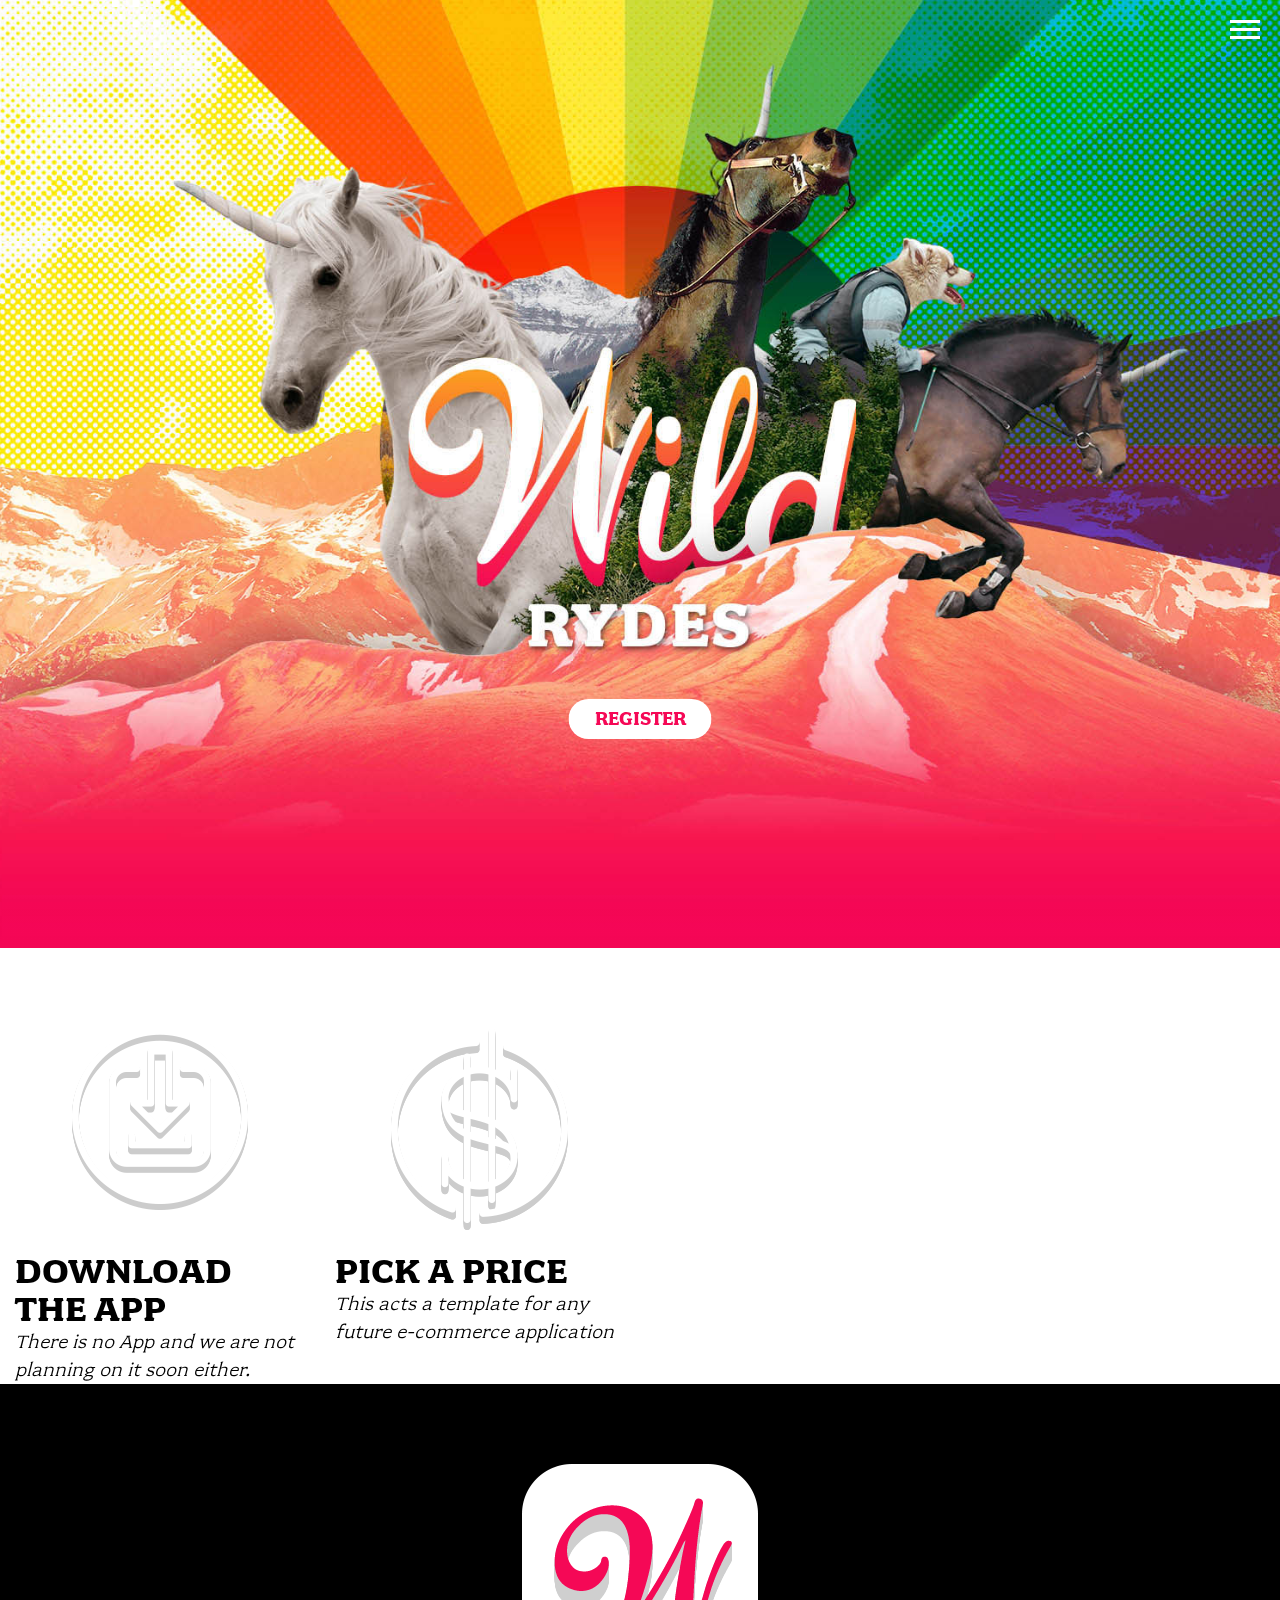
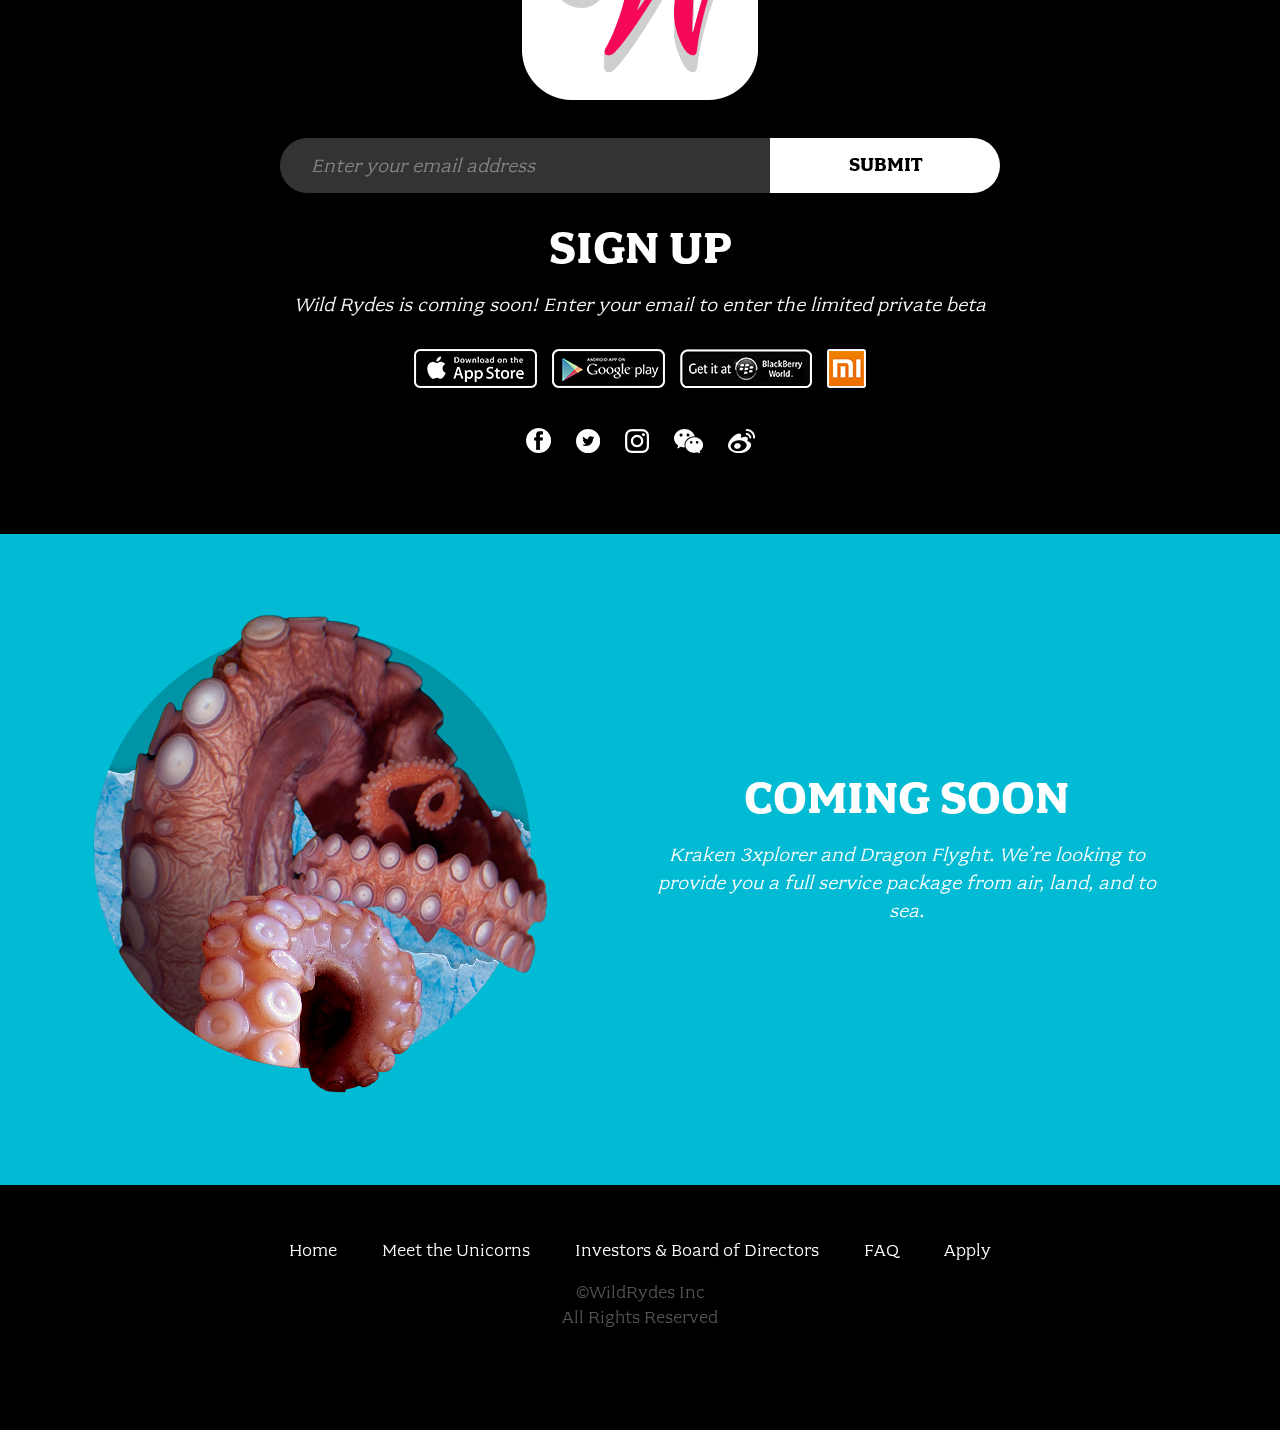
==== commit bad470ed: "Update index.html" ====
--- a/index.html
+++ b/index.html
@@ -41,6 +41,7 @@
           <p class="content">This acts a template for any future e-commerce application</p>
         </div>
       </div>
+    </div>
 
   <section class="home-sign-up">
     <div class="row column">
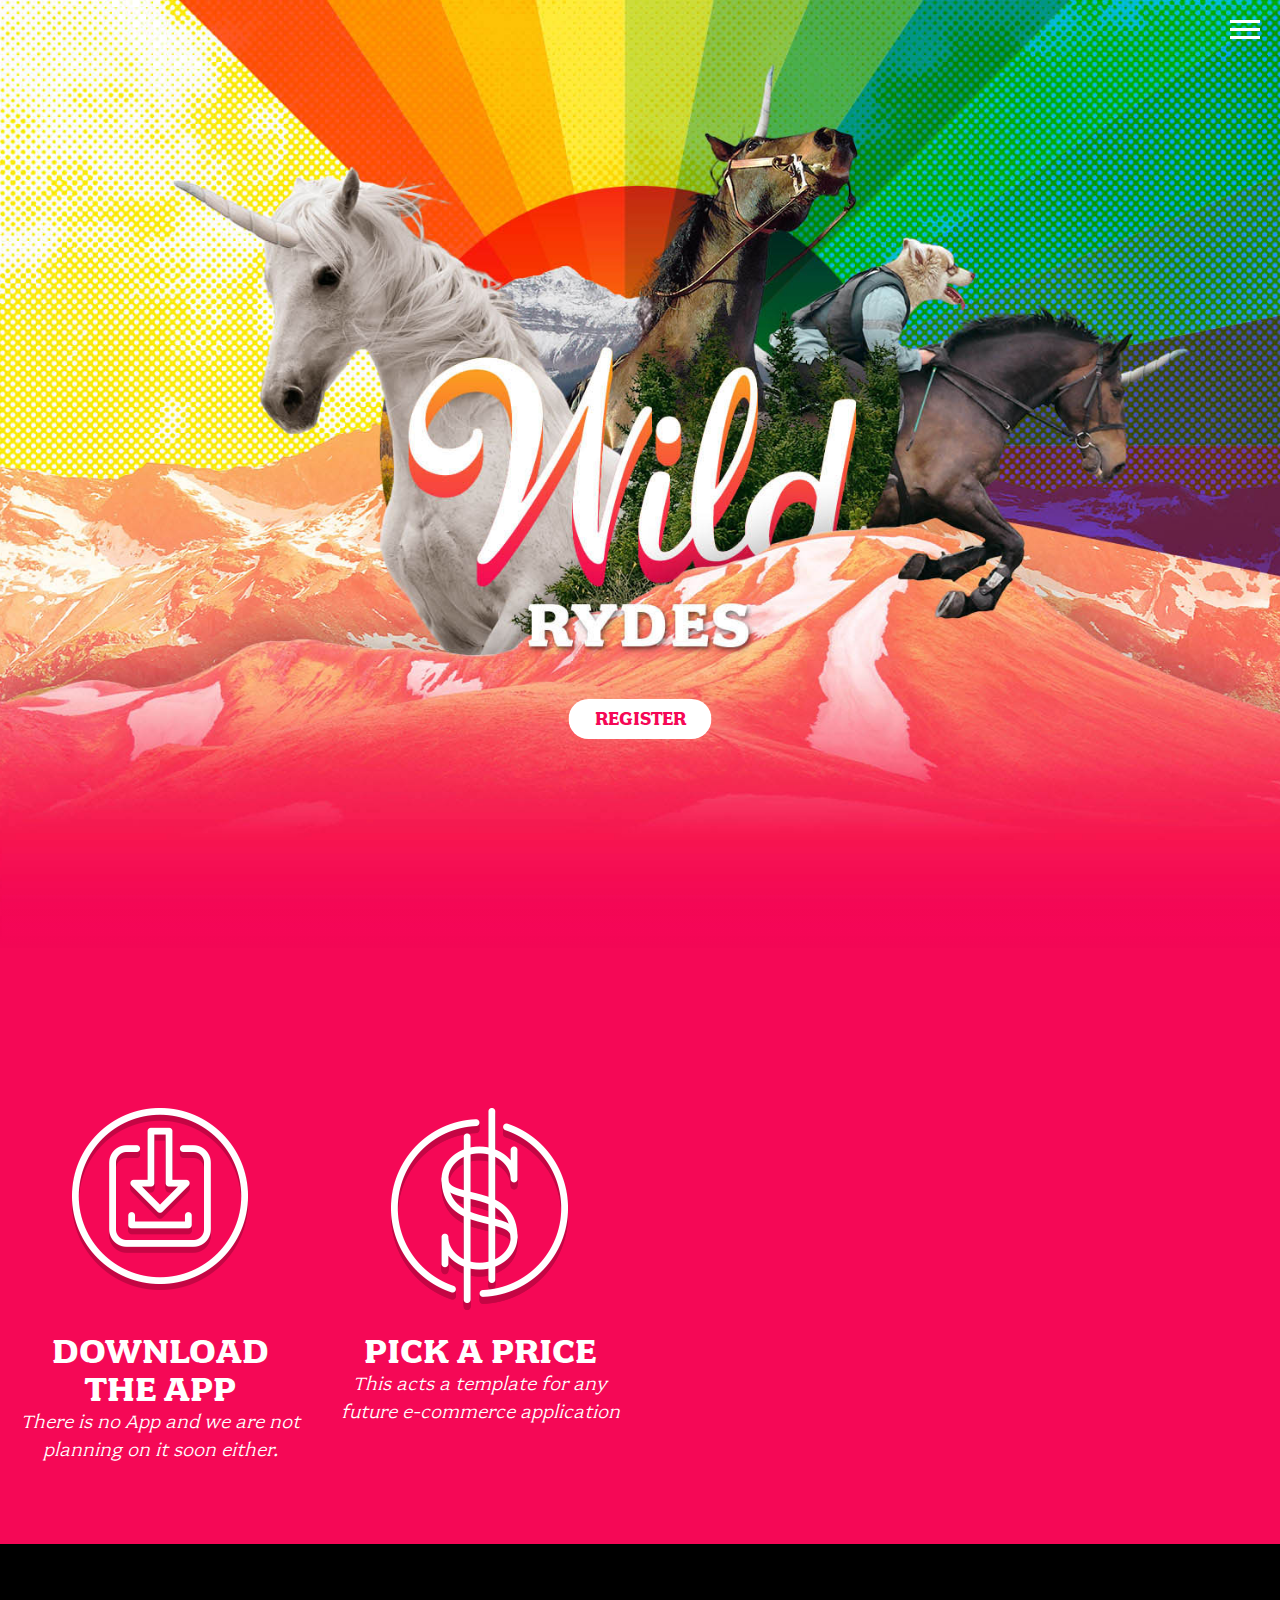
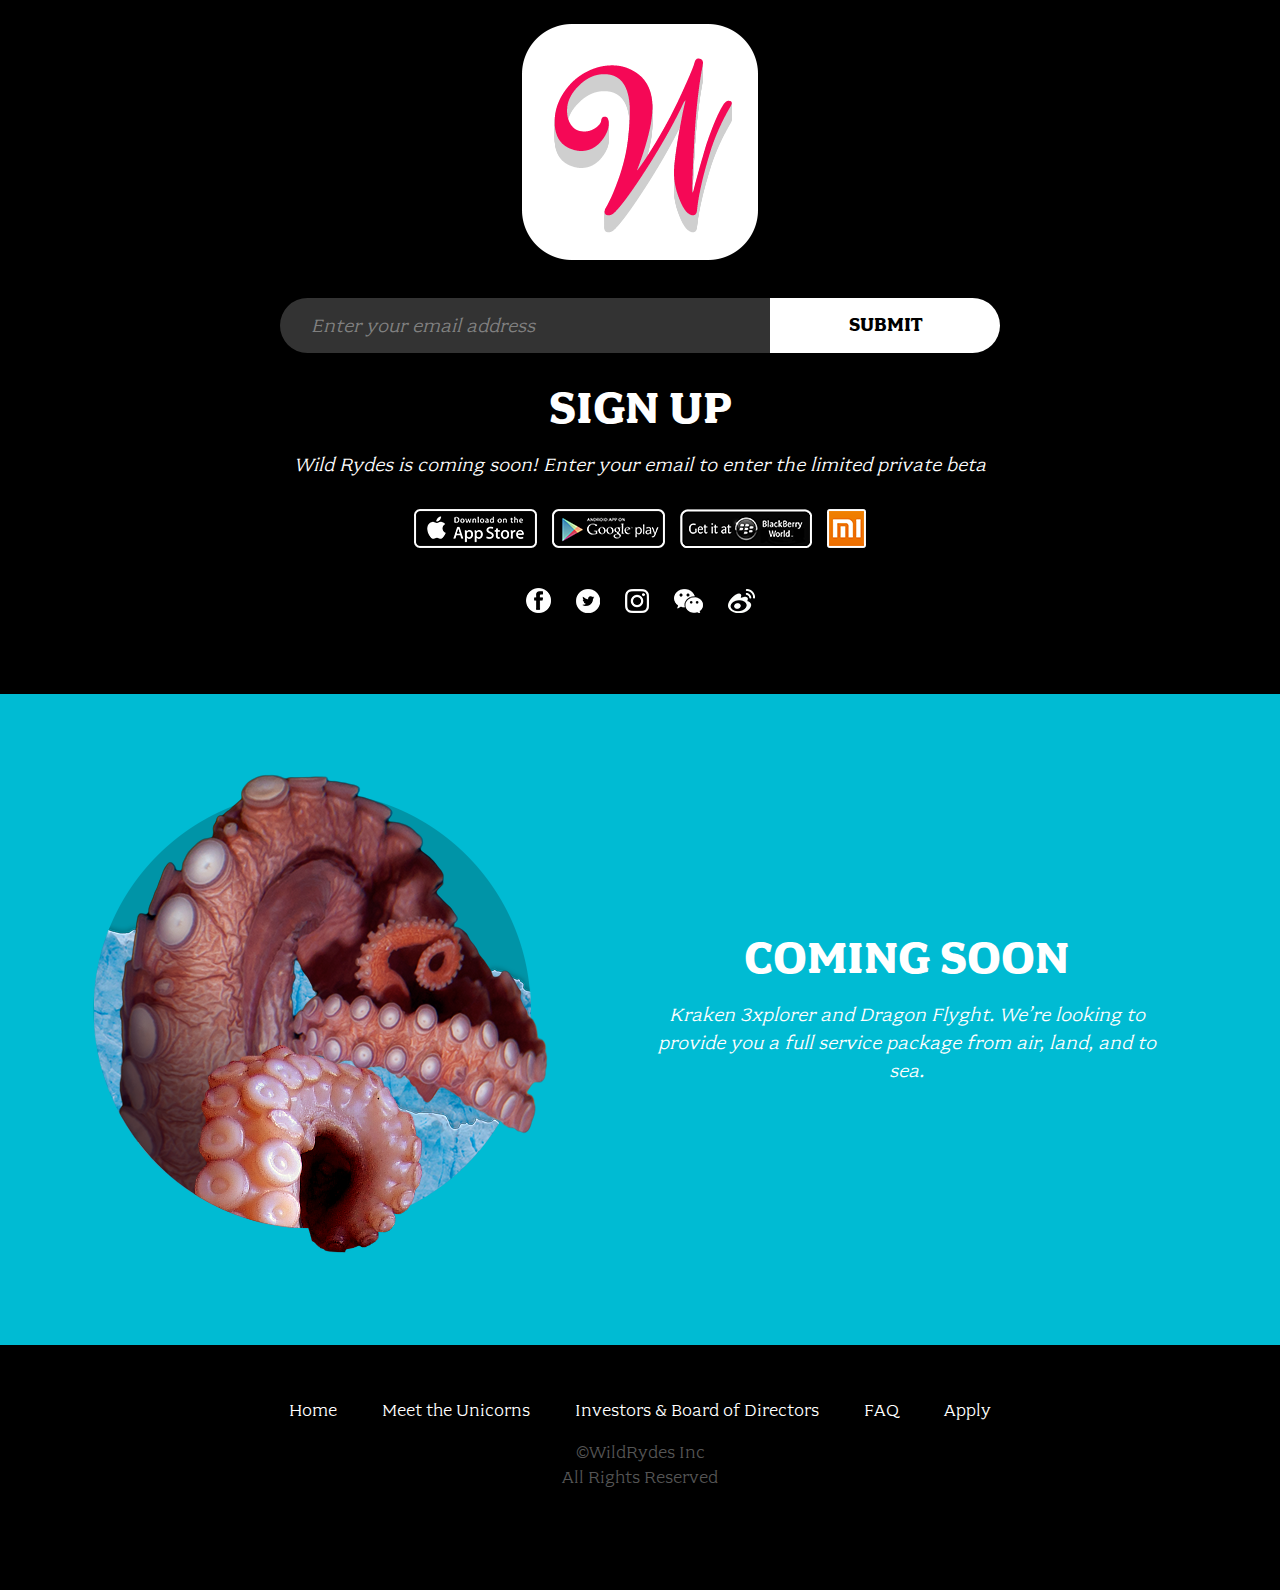
==== commit 000a137a: "Update index.html" ====
--- a/index.html
+++ b/index.html
@@ -27,7 +27,8 @@
     <a class="home-button" href="/register.html">Register</a>
   </header>
 
-    <div class="row medium-up-2 large-up-4">
+   <section class="home-about">
+     <div class="row medium-up-2 large-up-4">
       <div class="column">
         <div class="home-about-block">
           <h3 class="title icon-download">Download The App</h3>
@@ -42,6 +43,7 @@
         </div>
       </div>
     </div>
+   </section>
 
   <section class="home-sign-up">
     <div class="row column">
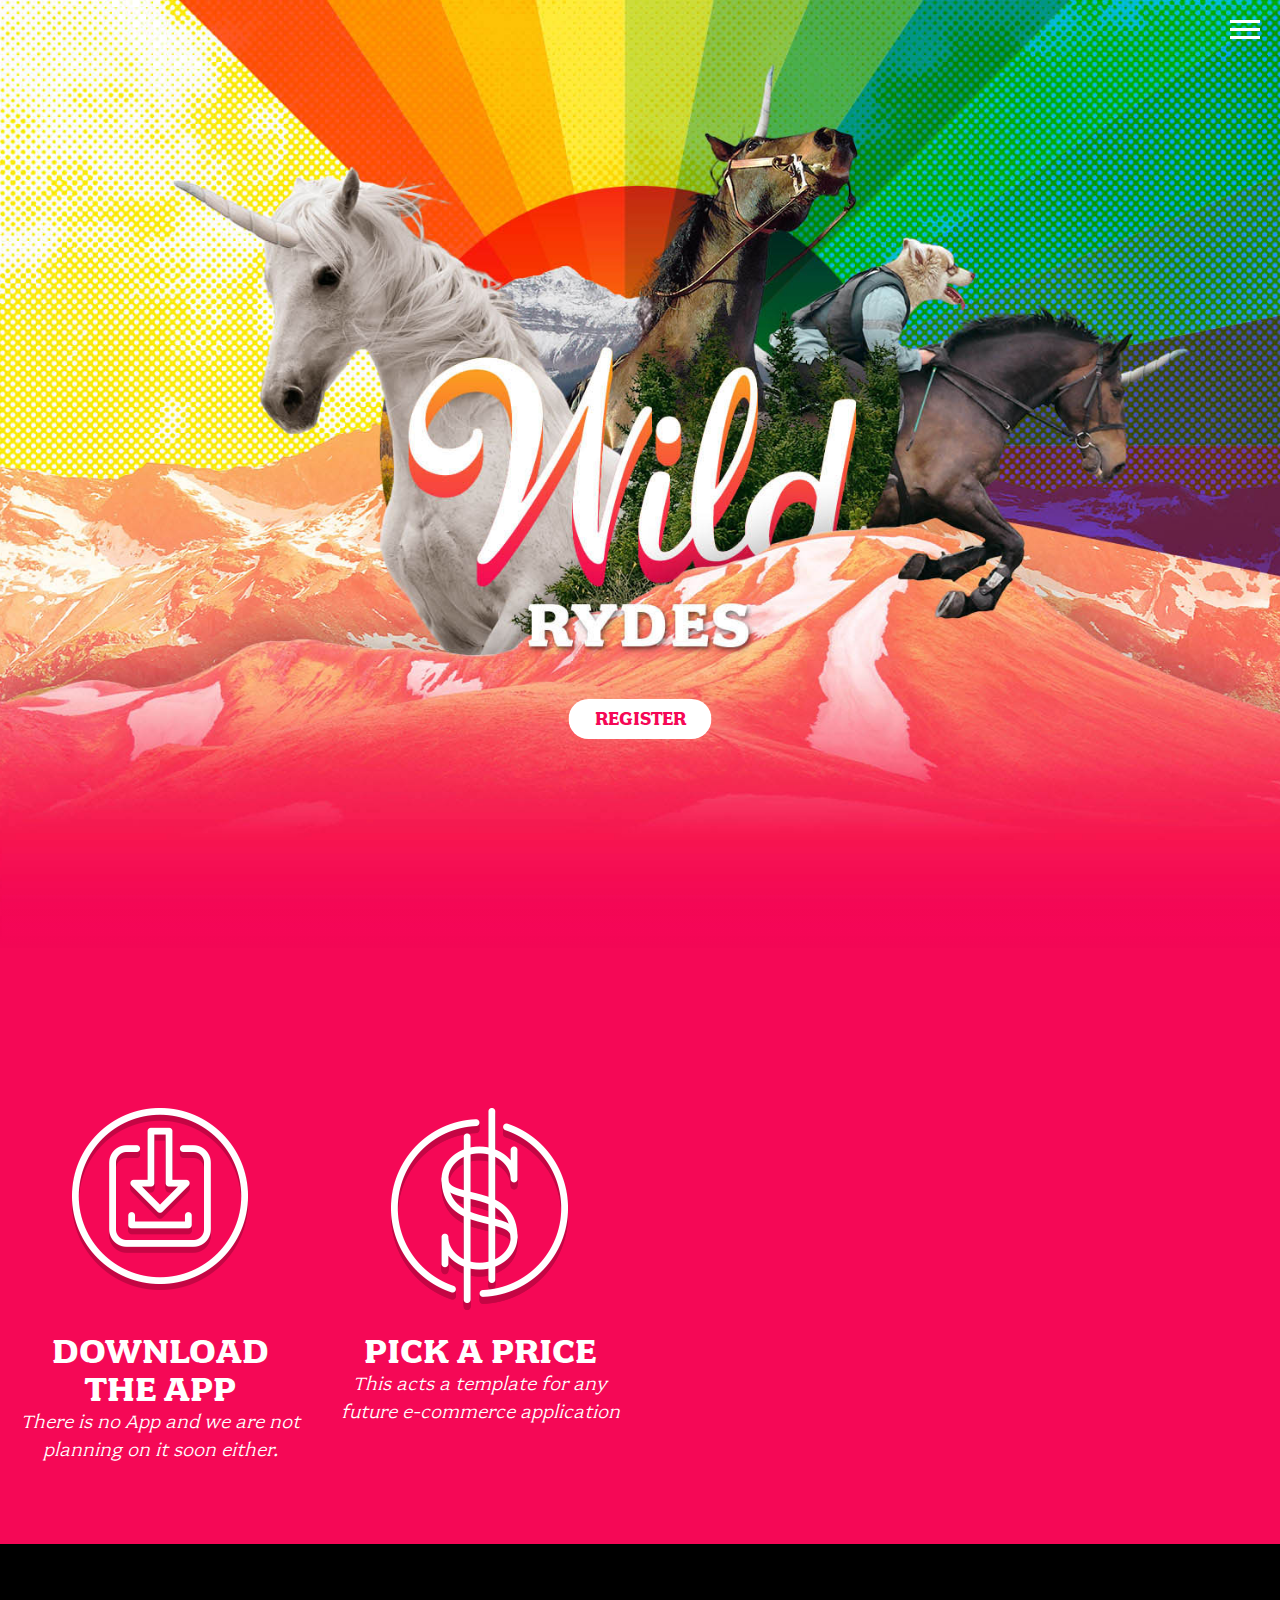
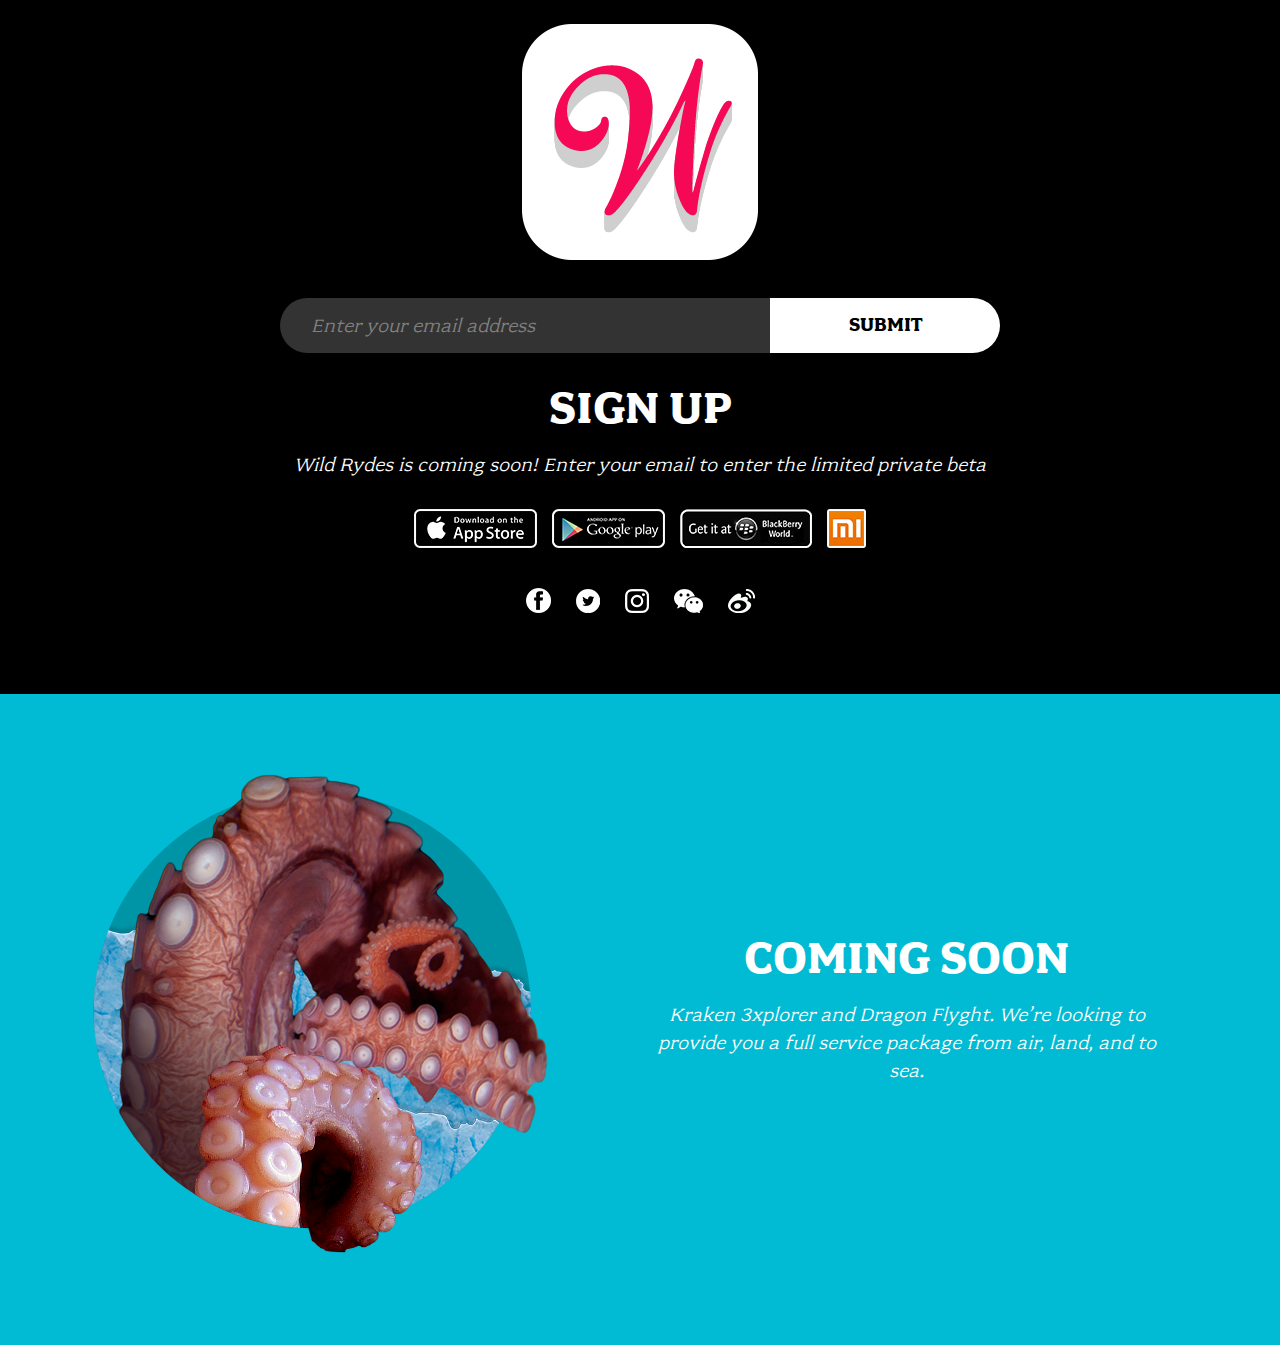
==== commit a7b9153d: "Update index.html" ====
--- a/index.html
+++ b/index.html
@@ -18,7 +18,7 @@
     <nav class="site-nav">
       <ul>
         <li><a href="index.html">Home</a></li>
-        <li><a href="investors.html">List of Students &amp; Board of Directors</a></li>
+        <li><a href="investors.html">List of Students</a></li>
         <li><a href="faq.html">FAQ</a></li>
         <li><a href="apply.html">Apply</a></li>
       </ul>
@@ -90,27 +90,6 @@
     </div>
   </section>
 
-  <footer class="site-footer">
-    <div class="row column">
-      <nav class="footer-nav">
-        <ul>
-          <li><a href="index.html">Home</a></li>
-          <li><a href="unicorns.html">Meet the Unicorns</a></li>
-          <li><a href="investors.html">Investors & Board of Directors</a></li>
-          <li><a href="faq.html">FAQ</a></li>
-          <li><a href="apply.html">Apply</a></li>
-        </ul>
-      </nav>
-    </div>
-
-    <div class="row column">
-      <div class="footer-legal">
-        &copy;WildRydes Inc<br>
-        All Rights Reserved
-      </div>
-    </div>
-  </footer>
-
   <script src="js/vendor.js"></script>
 
   <script src="js/main.js"></script>
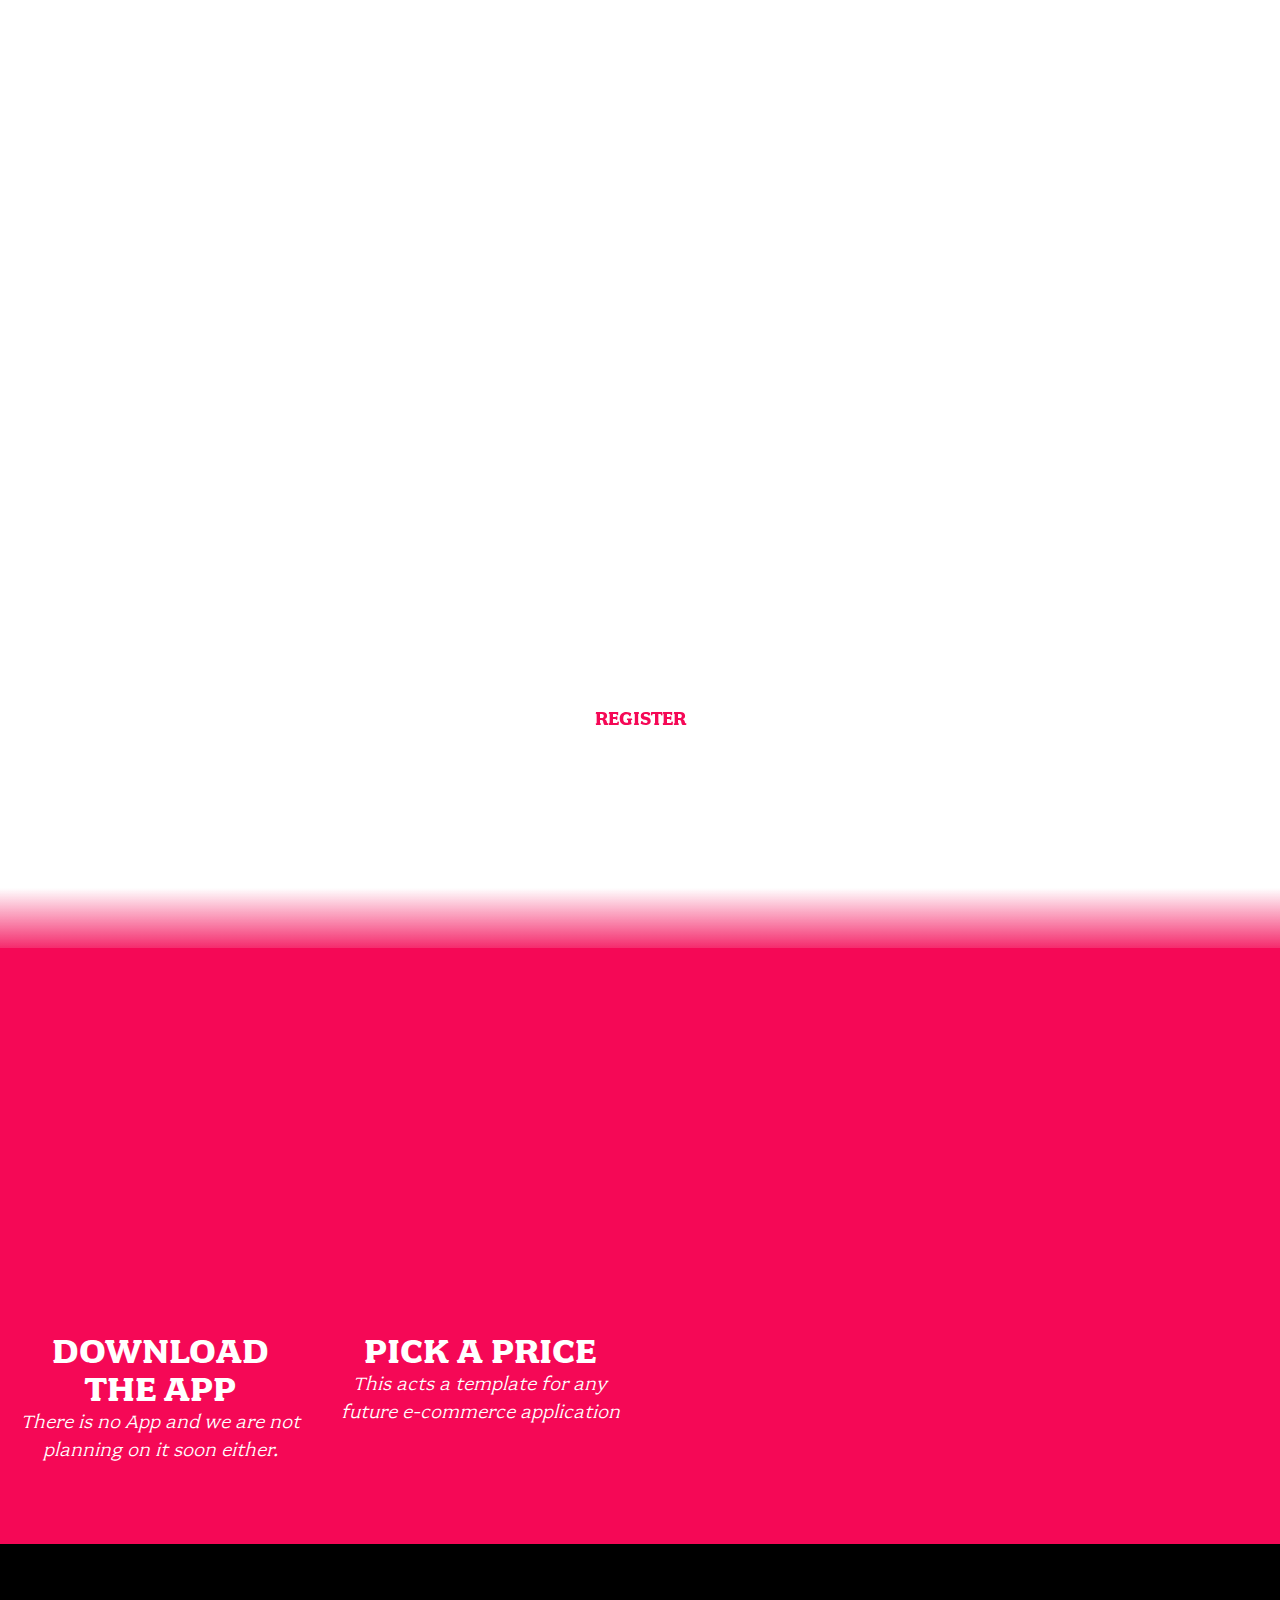
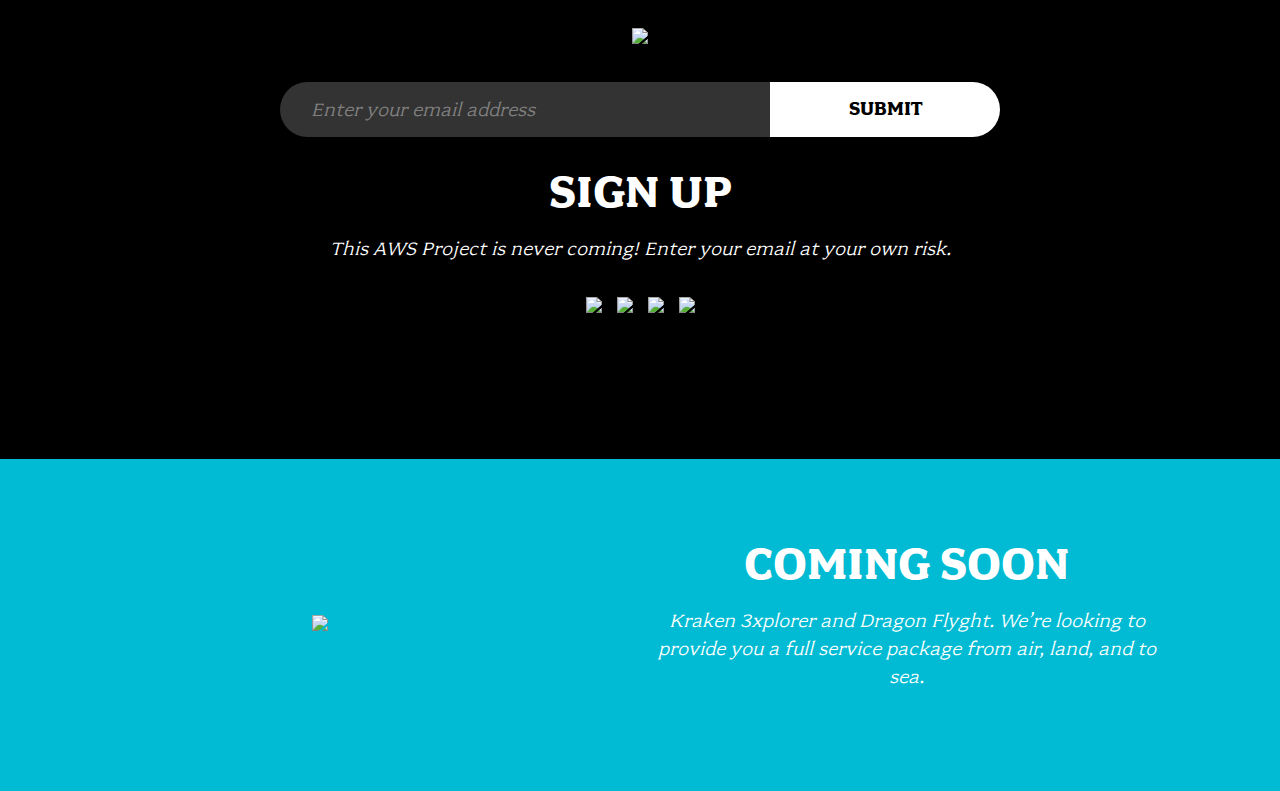
==== commit f2b8fbe9: "Add files via upload" ====
--- a/index.html
+++ b/index.html
@@ -56,7 +56,7 @@
 
       <h2 class="section-title">Sign Up</h2>
 
-      <p class="content">Wild Rydes is coming soon! Enter your email to enter the limited private beta</p>
+      <p class="content">This AWS Project is never coming! Enter your email at your own risk.</p>
 
       <div class="apps">
         <a class="app-icon" href=""><img src="images/wr-home-apple.png"></a>
